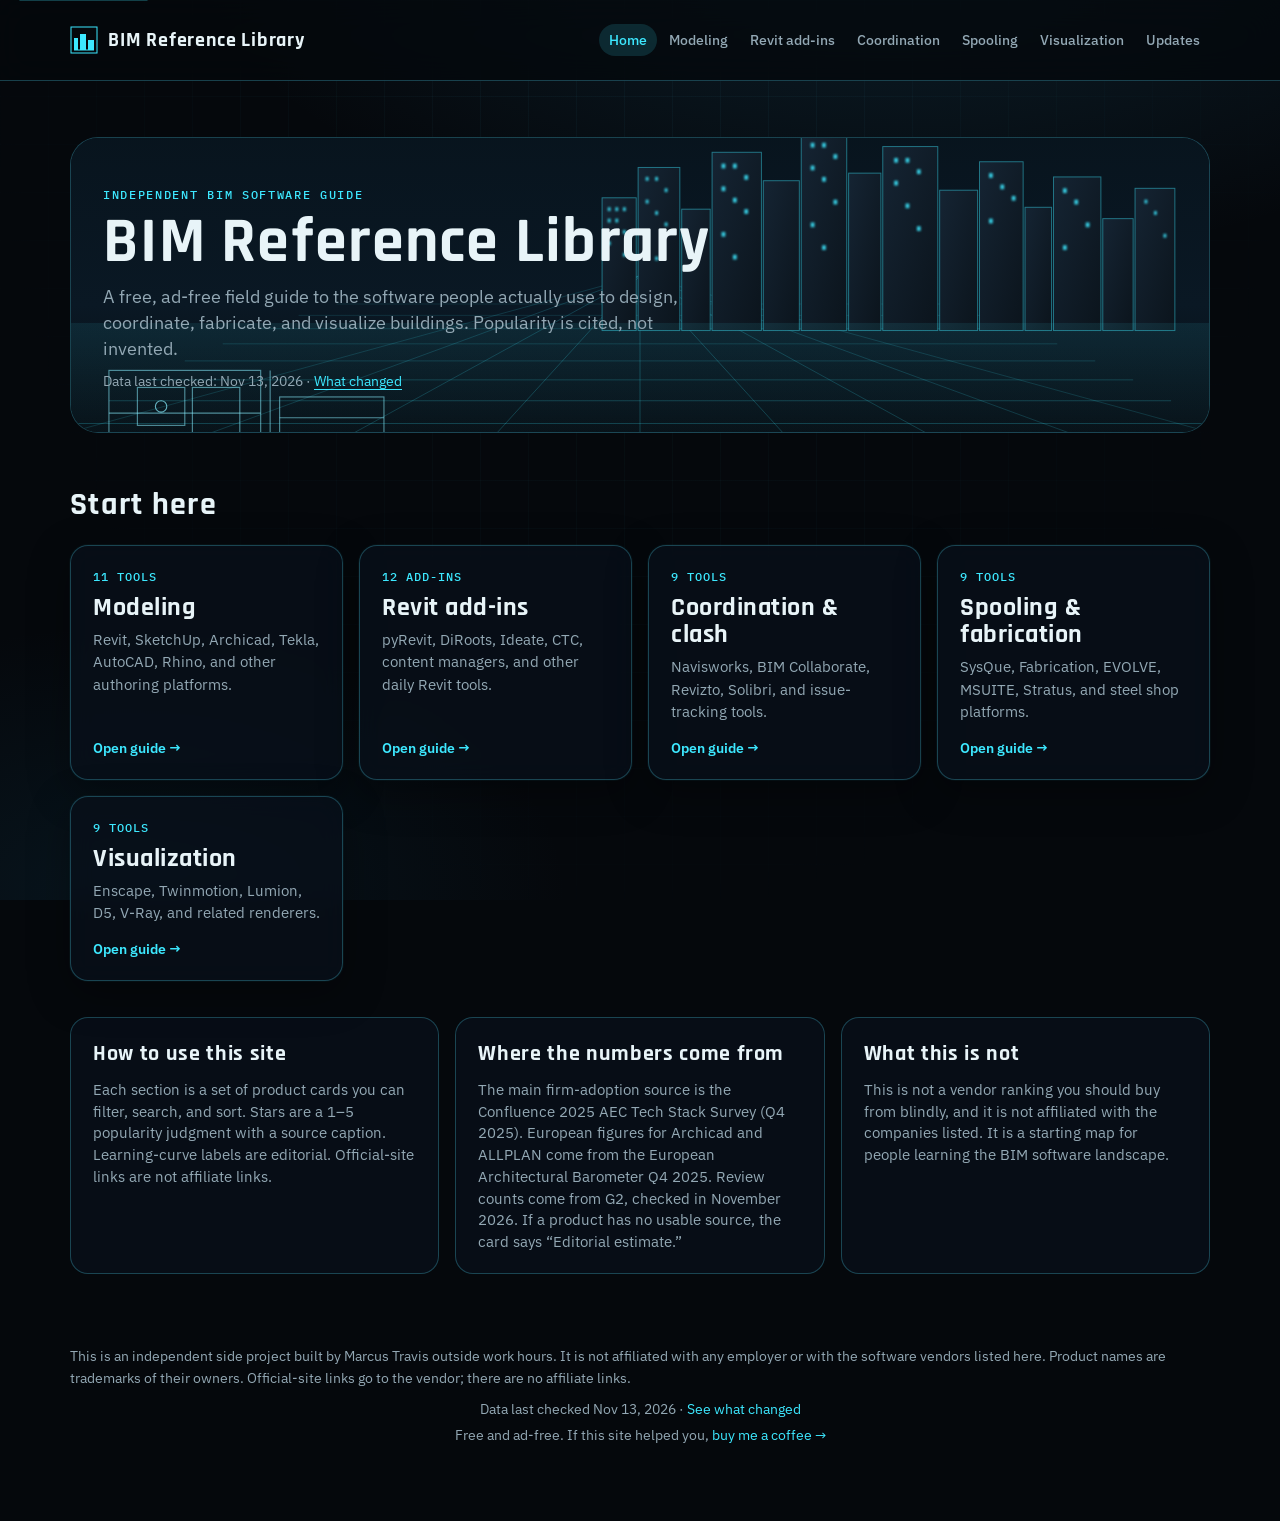
==== index.html @ 3d7ecbdc "Add a Ko-fi support line to every page footer Use the same wording and link as ammochart.net, under " ====
<!doctype html>
<html lang="en">
<head>
<meta charset="utf-8">
<meta name="viewport" content="width=device-width,initial-scale=1,viewport-fit=cover">
<title>BIM Reference Library</title>
<meta name="description" content="Free, ad-free guide to BIM software: modeling tools, Revit add-ins, coordination, spooling, and visualization, with cited popularity ratings.">
<link rel="canonical" href="https://bimchart.net/">
<meta property="og:type" content="website">
<meta property="og:site_name" content="BIM Reference Library">
<meta property="og:title" content="BIM Reference Library">
<meta property="og:description" content="Free, ad-free guide to BIM software: modeling tools, Revit add-ins, coordination, spooling, and visualization, with cited popularity ratings.">
<meta property="og:url" content="https://bimchart.net/">
<meta property="og:image" content="https://bimchart.net/og-image.png">
<meta property="og:image:width" content="1200">
<meta property="og:image:height" content="630">
<meta property="og:image:alt" content="BIM Reference Library: a dark blueprint grid and city skyline">
<meta name="twitter:card" content="summary_large_image">
<meta name="twitter:title" content="BIM Reference Library">
<meta name="twitter:description" content="Free, ad-free guide to BIM software: modeling tools, Revit add-ins, coordination, spooling, and visualization, with cited popularity ratings.">
<meta name="twitter:image" content="https://bimchart.net/og-image.png">
<link rel="icon" href="favicon.ico" sizes="any">
<link rel="icon" href="favicon.svg" type="image/svg+xml">
<link rel="apple-touch-icon" href="apple-touch-icon.png">
<link rel="preconnect" href="https://fonts.googleapis.com">
<link rel="preconnect" href="https://fonts.gstatic.com" crossorigin>
<link rel="stylesheet" href="https://fonts.googleapis.com/css2?family=IBM+Plex+Mono:wght@400;500&family=IBM+Plex+Sans:wght@400;500;600;700&family=Rajdhani:wght@600;700&display=swap">
<link rel="stylesheet" href="theme.css">
</head>
<body>
<div class="page-bg"></div>
<a class="skip" href="#main">Skip to content</a>
<nav class="topnav" aria-label="Primary">
  <div class="inner">
    <a class="brand" href="index.html">
      <svg width="28" height="28" viewBox="0 0 28 28" aria-hidden="true">
        <rect x="1" y="1" width="26" height="26" fill="none" stroke="#3de8ff" stroke-width="1"/>
        <path d="M4 24 V12 H8 V24 M10 24 V8 H16 V24 M18 24 V14 H24 V24" fill="#3de8ff"/>
        <path d="M4 24 H24" stroke="#3de8ff" fill="none"/>
      </svg>
      BIM Reference Library
    </a>
    <ul class="nav-links"><li><a href="index.html" aria-current="page">Home</a></li><li><a href="modeling.html">Modeling</a></li><li><a href="revit-addins.html">Revit add-ins</a></li><li><a href="coordination.html">Coordination</a></li><li><a href="spooling.html">Spooling</a></li><li><a href="visualization.html">Visualization</a></li><li><a href="updates.html">Updates</a></li></ul>
  </div>
</nav>
<div class="wrap" id="main">
<header class="hero">
  <div class="hero-art"><svg class="hero-svg" viewBox="0 0 1200 420" preserveAspectRatio="xMidYMid slice" aria-hidden="true">
  <defs>
    <linearGradient id="sky" x1="0" y1="0" x2="0" y2="1">
      <stop offset="0%" stop-color="#07131c"/>
      <stop offset="55%" stop-color="#0a1824"/>
      <stop offset="100%" stop-color="#05080c"/>
    </linearGradient>
    <linearGradient id="glow" x1="0" y1="1" x2="0" y2="0">
      <stop offset="0%" stop-color="#3de8ff" stop-opacity="0.0"/>
      <stop offset="100%" stop-color="#3de8ff" stop-opacity="0.35"/>
    </linearGradient>
    <linearGradient id="bldg" x1="0" y1="0" x2="1" y2="1">
      <stop offset="0%" stop-color="#152433"/>
      <stop offset="100%" stop-color="#0b141c"/>
    </linearGradient>
    <filter id="soft"><feGaussianBlur stdDeviation="1.2"/></filter>
  </defs>
  <rect width="1200" height="420" fill="url(#sky)"/>
  <g stroke="#3de8ff" stroke-opacity="0.28" fill="none" stroke-width="1">
    <path d="M-80,410 L1280,410"/>
    <path d="M-40,382 L1240,382" stroke-opacity="0.26"/>
    <path d="M0,356 L1200,356" stroke-opacity="0.24"/>
    <path d="M40,332 L1160,332" stroke-opacity="0.22"/>
    <path d="M80,310 L1120,310" stroke-opacity="0.2"/>
    <path d="M120,290 L1080,290" stroke-opacity="0.18"/>
    <path d="M160,272 L1040,272" stroke-opacity="0.16"/>
    <path d="M200,256 L1000,256" stroke-opacity="0.14"/>
    <path d="M240,242 L960,242" stroke-opacity="0.12"/>
    <path d="M280,230 L920,230" stroke-opacity="0.1"/>
    <path d="M600,200 L-200,420" stroke-opacity="0.16"/>
    <path d="M600,200 L0,420" stroke-opacity="0.18"/>
    <path d="M600,200 L200,420" stroke-opacity="0.2"/>
    <path d="M600,200 L400,420" stroke-opacity="0.22"/>
    <path d="M600,200 L600,420" stroke-opacity="0.24"/>
    <path d="M600,200 L800,420" stroke-opacity="0.22"/>
    <path d="M600,200 L1000,420" stroke-opacity="0.2"/>
    <path d="M600,200 L1200,420" stroke-opacity="0.18"/>
    <path d="M600,200 L1400,420" stroke-opacity="0.16"/>
  </g>
  <g fill="none" stroke="#8cefff" stroke-opacity="0.55" stroke-width="1.2">
    <rect x="40" y="300" width="160" height="90"/>
    <rect x="70" y="318" width="50" height="40"/>
    <rect x="128" y="318" width="50" height="54"/>
    <circle cx="95" cy="338" r="6" stroke-opacity="0.7"/>
    <path d="M40,345 H200"/>
    <path d="M210,300 v90"/>
    <rect x="220" y="328" width="110" height="62"/>
    <path d="M220,350 h110"/>
    <path d="M70,410 h280" stroke-opacity="0.35"/>
    <path d="M70,410 v-8 M140,410 v-8 M210,410 v-8 M280,410 v-8" stroke-opacity="0.4"/>
  </g>
  <g fill="url(#bldg)" stroke="#3de8ff" stroke-opacity="0.45" stroke-width="1">
    <rect x="560" y="118" width="36" height="140"/>
    <rect x="598" y="86" width="44" height="172"/>
    <rect x="644" y="130" width="30" height="128"/>
    <rect x="676" y="70" width="52" height="188"/>
    <rect x="730" y="100" width="38" height="158"/>
    <rect x="770" y="48" width="48" height="210"/>
    <rect x="820" y="92" width="34" height="166"/>
    <rect x="856" y="64" width="58" height="194"/>
    <rect x="916" y="110" width="40" height="148"/>
    <rect x="958" y="80" width="46" height="178"/>
    <rect x="1006" y="128" width="28" height="130"/>
    <rect x="1036" y="96" width="50" height="162"/>
    <rect x="1088" y="140" width="32" height="118"/>
    <rect x="1122" y="108" width="42" height="150"/>
  </g>
  <g fill="#3de8ff" filter="url(#soft)" opacity="0.85">
    <rect x="566" y="128" width="3" height="4"/><rect x="574" y="128" width="3" height="4"/>
    <rect x="582" y="128" width="3" height="4"/><rect x="566" y="140" width="3" height="4"/>
    <rect x="574" y="140" width="3" height="4"/><rect x="582" y="152" width="3" height="4"/>
    <rect x="566" y="164" width="3" height="4"/><rect x="582" y="176" width="3" height="4"/>
    <rect x="606" y="96" width="3" height="4"/><rect x="616" y="96" width="3" height="4"/>
    <rect x="626" y="108" width="3" height="4"/><rect x="606" y="120" width="3" height="4"/>
    <rect x="616" y="132" width="3" height="4"/><rect x="626" y="144" width="3" height="4"/>
    <rect x="606" y="156" width="3" height="4"/><rect x="616" y="180" width="3" height="4"/>
    <rect x="686" y="82" width="4" height="5"/><rect x="698" y="82" width="4" height="5"/>
    <rect x="710" y="94" width="4" height="5"/><rect x="686" y="106" width="4" height="5"/>
    <rect x="698" y="118" width="4" height="5"/><rect x="710" y="130" width="4" height="5"/>
    <rect x="686" y="154" width="4" height="5"/><rect x="698" y="178" width="4" height="5"/>
    <rect x="780" y="60" width="4" height="5"/><rect x="792" y="60" width="4" height="5"/>
    <rect x="804" y="72" width="4" height="5"/><rect x="780" y="84" width="4" height="5"/>
    <rect x="792" y="96" width="4" height="5"/><rect x="804" y="120" width="4" height="5"/>
    <rect x="780" y="144" width="4" height="5"/><rect x="792" y="168" width="4" height="5"/>
    <rect x="868" y="76" width="4" height="5"/><rect x="880" y="76" width="4" height="5"/>
    <rect x="892" y="88" width="4" height="5"/><rect x="868" y="100" width="4" height="5"/>
    <rect x="880" y="124" width="4" height="5"/><rect x="892" y="148" width="4" height="5"/>
    <rect x="968" y="92" width="4" height="5"/><rect x="980" y="104" width="4" height="5"/>
    <rect x="992" y="116" width="4" height="5"/><rect x="968" y="140" width="4" height="5"/>
    <rect x="1046" y="108" width="4" height="5"/><rect x="1058" y="120" width="4" height="5"/>
    <rect x="1070" y="144" width="4" height="5"/><rect x="1046" y="168" width="4" height="5"/>
    <rect x="1132" y="120" width="3" height="4"/><rect x="1142" y="132" width="3" height="4"/>
    <rect x="1152" y="156" width="3" height="4"/>
  </g>
  <rect x="0" y="250" width="1200" height="170" fill="url(#glow)" opacity="0.25"/>
</svg>
</div>
  <div class="hero-copy">
    <span class="eyebrow">Independent BIM software guide</span>
    <h1>BIM Reference Library</h1>
    <p class="lede">A free, ad-free field guide to the software people actually use to design, coordinate, fabricate, and visualize buildings. Popularity is cited, not invented.</p>
    <p class="checked">Data last checked: <time datetime="2026-11-13">Nov 13, 2026</time> · <a href="updates.html">What changed</a></p>
  </div>
</header>
  <section class="grp">
    <h2>Start here</h2>
    <div class="grid"><a class="card" href="modeling.html"><span class="cnt">11 tools</span><span class="nm">Modeling</span><span class="ds">Revit, SketchUp, Archicad, Tekla, AutoCAD, Rhino, and other authoring platforms.</span><span class="go">Open guide →</span></a><a class="card" href="revit-addins.html"><span class="cnt">12 add-ins</span><span class="nm">Revit add-ins</span><span class="ds">pyRevit, DiRoots, Ideate, CTC, content managers, and other daily Revit tools.</span><span class="go">Open guide →</span></a><a class="card" href="coordination.html"><span class="cnt">9 tools</span><span class="nm">Coordination &amp; clash</span><span class="ds">Navisworks, BIM Collaborate, Revizto, Solibri, and issue-tracking tools.</span><span class="go">Open guide →</span></a><a class="card" href="spooling.html"><span class="cnt">9 tools</span><span class="nm">Spooling &amp; fabrication</span><span class="ds">SysQue, Fabrication, EVOLVE, MSUITE, Stratus, and steel shop platforms.</span><span class="go">Open guide →</span></a><a class="card" href="visualization.html"><span class="cnt">9 tools</span><span class="nm">Visualization</span><span class="ds">Enscape, Twinmotion, Lumion, D5, V-Ray, and related renderers.</span><span class="go">Open guide →</span></a></div>
  </section>
  <div class="notes">
    <section>
      <h2>How to use this site</h2>
      <p>Each section is a set of product cards you can filter, search, and sort. Stars are a 1–5 popularity judgment with a source caption. Learning-curve labels are editorial. Official-site links are not affiliate links.</p>
    </section>
    <section>
      <h2>Where the numbers come from</h2>
      <p>The main firm-adoption source is the Confluence 2025 AEC Tech Stack Survey (Q4 2025). European figures for Archicad and ALLPLAN come from the European Architectural Barometer Q4 2025. Review counts come from G2, checked in November 2026. If a product has no usable source, the card says “Editorial estimate.”</p>
    </section>
    <section>
      <h2>What this is not</h2>
      <p>This is not a vendor ranking you should buy from blindly, and it is not affiliated with the companies listed. It is a starting map for people learning the BIM software landscape.</p>
    </section>
  </div>
</div>
<footer class="site-footer">
  <p>This is an independent side project built by Marcus Travis outside work hours. It is not affiliated with any employer or with the software vendors listed here. Product names are trademarks of their owners. Official-site links go to the vendor; there are no affiliate links.</p>
  <p class="kofi updated">Data last checked <time datetime="2026-11-13">Nov 13, 2026</time> · <a href="updates.html">See what changed</a></p>
  <p class="kofi">Free and ad-free. If this site helped you, <a href="https://ko-fi.com/marcustravis" target="_blank" rel="noopener">buy me a coffee →</a></p>
</footer>

</body>
</html>
---- theme.css ----
/* BIM Reference Library — dark navy blueprint + cyan glow.
   Inspired by a blueprint-grid / city-skyline look. No photos. */
:root {
  color-scheme: dark;
  --bg: #05080c;
  --bg-2: #0a1218;
  --surface: rgba(8, 16, 26, 0.78);
  --surface-2: rgba(12, 24, 36, 0.92);
  --fg: #e8f4f8;
  --muted: #93a8b4;
  --line: rgba(80, 210, 240, 0.28);
  --cyan: #3de8ff;
  --cyan-2: #7af0ff;
  --cyan-dim: rgba(61, 232, 255, 0.14);
  --cyan-glow: rgba(61, 232, 255, 0.45);
  --navy: #0b1c2e;
  --ink: #041018;
  --accent: var(--cyan);
  --olive: #8fd9b4;
  --pro: #7ee0b0;
  --con: #c9d6dc;
  --warn: #ffc857;
  --focus: #7af0ff;
  --btn: rgba(61, 232, 255, 0.12);
  --btn-h: rgba(61, 232, 255, 0.22);
  --radius: 18px;
  --display: "Rajdhani", "Segoe UI", sans-serif;
  --body: "IBM Plex Sans", "Segoe UI", system-ui, sans-serif;
  --mono: "IBM Plex Mono", ui-monospace, monospace;
}

*, *::before, *::after { box-sizing: border-box; }
html, body { margin: 0; padding: 0; }
html { scroll-behavior: smooth; }
body {
  background: var(--bg);
  color: var(--fg);
  font-family: var(--body);
  font-size: 17px;
  line-height: 1.5;
  min-height: 100%;
  -webkit-font-smoothing: antialiased;
}
img { max-width: 100%; }
[hidden] { display: none !important; }
a { color: var(--cyan); text-decoration-thickness: 1px; text-underline-offset: 3px; }
a:hover { color: var(--cyan-2); }
:focus-visible {
  outline: 2px solid var(--focus);
  outline-offset: 3px;
}
.skip {
  position: absolute; left: 12px; top: 8px; z-index: 20;
  background: var(--cyan); color: var(--ink); font-weight: 600;
  padding: 8px 12px; border-radius: 8px; text-decoration: none;
  transform: translateY(-120%);
}
.skip:focus { transform: none; color: var(--ink); }

/* Backdrop: radial glow + CSS grid, perspective floor handled in hero */
.page-bg {
  position: fixed; inset: 0; z-index: -2; pointer-events: none;
  background:
    radial-gradient(1200px 600px at 70% -10%, rgba(40, 120, 160, 0.22), transparent 60%),
    radial-gradient(800px 500px at 10% 100%, rgba(20, 80, 110, 0.18), transparent 55%),
    var(--bg);
}
.page-bg::after {
  content: "";
  position: absolute; inset: 0;
  background-image:
    linear-gradient(rgba(80, 210, 240, 0.045) 1px, transparent 1px),
    linear-gradient(90deg, rgba(80, 210, 240, 0.045) 1px, transparent 1px);
  background-size: 48px 48px;
  mask-image: radial-gradient(ellipse at 50% 0%, #000 20%, transparent 80%);
  opacity: 0.9;
}

.wrap {
  max-width: 1180px;
  margin: 0 auto;
  padding: 28px max(20px, env(safe-area-inset-left)) 64px max(20px, env(safe-area-inset-right));
}

/* Top nav */
.topnav {
  position: sticky; top: 0; z-index: 10;
  backdrop-filter: blur(16px);
  background: rgba(5, 8, 12, 0.78);
  border-bottom: 1px solid var(--line);
}
.topnav .inner {
  max-width: 1180px; margin: 0 auto;
  display: flex; align-items: center; gap: 18px; flex-wrap: wrap;
  padding: 10px max(20px, env(safe-area-inset-left));
}
.brand {
  display: flex; align-items: center; gap: 10px;
  color: var(--fg); text-decoration: none; font-family: var(--display);
  font-weight: 700; font-size: 20px; letter-spacing: 0.04em;
}
.brand svg { display: block; }
.brand:hover { color: var(--cyan-2); }
.nav-links {
  display: flex; flex-wrap: wrap; gap: 4px 2px; margin-left: auto;
  list-style: none; padding: 0;
}
.nav-links a {
  color: var(--muted); text-decoration: none; font-size: 14px; font-weight: 500;
  padding: 7px 10px; border-radius: 999px;
}
.nav-links a:hover, .nav-links a[aria-current="page"] {
  color: var(--fg); background: var(--cyan-dim);
}
.nav-links a[aria-current="page"] { color: var(--cyan); }

/* Hero */
.hero {
  position: relative;
  overflow: hidden;
  border: 1px solid var(--line);
  border-radius: 28px;
  background: linear-gradient(180deg, rgba(8, 20, 32, 0.5), rgba(5, 10, 16, 0.85));
  margin: 28px 0 12px;
  min-height: 280px;
}
.hero-art {
  position: absolute; inset: 0; z-index: 0; pointer-events: none;
  color: var(--cyan);
}
.hero-art svg { width: 100%; height: 100%; display: block; }
.hero-copy {
  position: relative; z-index: 1;
  padding: 48px 32px 40px;
  max-width: 42rem;
}
.eyebrow {
  display: block;
  font-family: var(--mono);
  font-size: 12px;
  letter-spacing: 0.14em;
  text-transform: uppercase;
  color: var(--cyan);
  font-weight: 500;
  margin-bottom: 8px;
}
h1 {
  font-family: var(--display);
  font-weight: 700;
  font-size: clamp(36px, 6vw, 64px);
  line-height: 0.95;
  letter-spacing: 0.02em;
  margin: 0 0 12px;
  text-wrap: balance;
}
.lede {
  color: var(--muted);
  font-size: 18px;
  line-height: 1.45;
  margin: 0 0 8px;
  max-width: 58ch;
}
.checked { margin: 8px 0 0; color: var(--muted); font-size: 14px; }

/* Section cards on the home page */
.grp { margin-top: 48px; }
.grp h2 {
  font-family: var(--display);
  font-weight: 650;
  font-size: clamp(24px, 3vw, 32px);
  letter-spacing: 0.04em;
  margin: 0 0 16px;
}
.grid {
  display: grid;
  grid-template-columns: repeat(auto-fill, minmax(260px, 1fr));
  gap: 16px;
}
.card, .pcard {
  display: flex; flex-direction: column; gap: 8px;
  padding: 22px 22px 20px;
  border: 1px solid var(--line);
  border-radius: var(--radius);
  background: var(--surface);
  box-shadow: 0 0 0 1px rgba(61, 232, 255, 0.04), 0 12px 40px rgba(0, 0, 0, 0.35);
  backdrop-filter: blur(12px);
  color: inherit;
  text-decoration: none;
  transition: border-color .2s, box-shadow .2s, transform .2s;
}
a.card:hover, a.card:focus-visible,
.pcard:hover, .pcard:focus-within {
  border-color: var(--cyan);
  box-shadow: 0 0 0 1px var(--cyan), 0 0 28px var(--cyan-glow), 0 16px 40px rgba(0, 0, 0, 0.45);
  transform: translateY(-2px);
  color: inherit;
}
.cnt {
  font-family: var(--mono);
  font-size: 12px;
  letter-spacing: 0.08em;
  text-transform: uppercase;
  color: var(--cyan);
  font-weight: 500;
}
.nm {
  font-family: var(--display);
  font-weight: 700;
  font-size: 26px;
  line-height: 1.05;
  letter-spacing: 0.02em;
}
.ds { color: var(--muted); font-size: 15px; flex: 1; }
.go { font-weight: 600; font-size: 14px; color: var(--cyan); margin-top: 6px; }

/* Filters / search / sort */
.toolbar {
  display: flex; flex-wrap: wrap; gap: 12px 16px;
  align-items: center;
  margin: 22px 0 10px;
}
.chips { display: flex; flex-wrap: wrap; gap: 8px; }
.chip {
  font: 500 13px var(--body);
  padding: 7px 13px;
  border-radius: 999px;
  border: 1px solid var(--line);
  background: var(--btn);
  color: var(--fg);
  cursor: pointer;
}
.chip:hover { background: var(--btn-h); }
.chip[aria-pressed="true"] {
  background: var(--cyan);
  color: var(--ink);
  border-color: var(--cyan);
  font-weight: 600;
}
.search, .sort {
  display: flex; flex-direction: column; gap: 4px;
  font-size: 12px; color: var(--muted); font-family: var(--mono);
  letter-spacing: 0.06em; text-transform: uppercase;
}
.search input, .sort select {
  font: 500 15px var(--body);
  letter-spacing: 0;
  text-transform: none;
  color: var(--fg);
  background: var(--surface-2);
  border: 1px solid var(--line);
  border-radius: 10px;
  padding: 8px 12px;
  min-width: 220px;
}
.sort select { min-width: 180px; }
.count { color: var(--muted); font-size: 14px; margin: 0 0 14px; }

/* Product cards */
.pcards {
  display: grid;
  grid-template-columns: repeat(auto-fill, minmax(300px, 1fr));
  gap: 16px;
}
.pcard { gap: 10px; color: var(--fg); }
.pcard .maker {
  display: block;
  font-size: 13px;
  color: var(--muted);
  font-weight: 500;
  margin-top: 2px;
}
.known { margin: 0; font-size: 15px; color: var(--fg); }
.tags { display: flex; flex-wrap: wrap; gap: 6px; }
.tag {
  font-size: 11px; font-weight: 600;
  padding: 3px 8px; border-radius: 999px;
  background: var(--cyan-dim); color: var(--cyan-2);
  border: 1px solid rgba(61, 232, 255, 0.2);
}
.price, .learn, .sub {
  display: block;
  font-size: 13px;
  color: var(--muted);
}
.price b, .learn b { color: var(--fg); font-weight: 600; }
.stars { color: var(--cyan); font-size: 18px; letter-spacing: 1px; line-height: 1; }
.stars.off { color: rgba(80, 210, 240, 0.22); }
.starline { white-space: nowrap; }
.pop-row { display: grid; gap: 2px; }
.pc { display: grid; gap: 4px; font-size: 14px; margin-top: 4px; }
.pro { color: var(--pro); font-weight: 600; }
.con { color: var(--con); }
.official {
  margin-top: 6px;
  font-weight: 600;
  font-size: 14px;
  color: var(--cyan);
  text-decoration: none;
}
.official:hover { text-decoration: underline; }

/* Notes */
.notes {
  display: grid;
  grid-template-columns: repeat(auto-fit, minmax(260px, 1fr));
  gap: 16px;
  margin-top: 36px;
}
.notes section {
  border: 1px solid var(--line);
  border-radius: var(--radius);
  background: var(--surface);
  padding: 20px 22px;
}
.notes h2 {
  font-family: var(--display);
  font-size: 22px;
  margin: 0 0 8px;
  letter-spacing: 0.03em;
}
.notes p, .notes li { color: var(--muted); font-size: 14.5px; margin: 0; }
.notes ul { margin: 0; padding-left: 18px; display: grid; gap: 6px; }

/* Footer */
.site-footer {
  max-width: 1180px;
  margin: 8px auto 40px;
  padding: 0 max(20px, env(safe-area-inset-left)) 24px;
  color: var(--muted);
  font-size: 14px;
  line-height: 1.55;
}
.site-footer p { margin: 0 0 10px; }
.kofi { text-align: center; color: var(--muted); }
.kofi a { color: var(--cyan); text-decoration: none; }
.kofi a:hover { color: var(--cyan-2); text-decoration: underline; }
.kofi.updated { margin-bottom: 4px; }

/* Updates / article pages */
article.wrap h2 { font-family: var(--display); letter-spacing: 0.03em; }
article.wrap time { color: var(--cyan); font-family: var(--mono); font-size: 13px; }
.log { border-left: 2px solid var(--line); padding-left: 16px; margin: 24px 0; }
.log h3 { margin: 0 0 6px; font-size: 20px; font-family: var(--display); }

.back {
  display: inline-block;
  margin: 16px 0 0 max(20px, env(safe-area-inset-left));
  font-weight: 600;
  font-size: 14px;
  text-decoration: none;
}

@media (max-width: 640px) {
  .hero-copy { padding: 32px 20px 28px; }
  .nav-links { margin-left: 0; width: 100%; }
  .search input { min-width: 0; width: 100%; }
  .toolbar { flex-direction: column; align-items: stretch; }
}

@media (prefers-reduced-motion: reduce) {
  html { scroll-behavior: auto; }
  a.card, a.pcard, a.card:hover { transition: none; transform: none; }
}
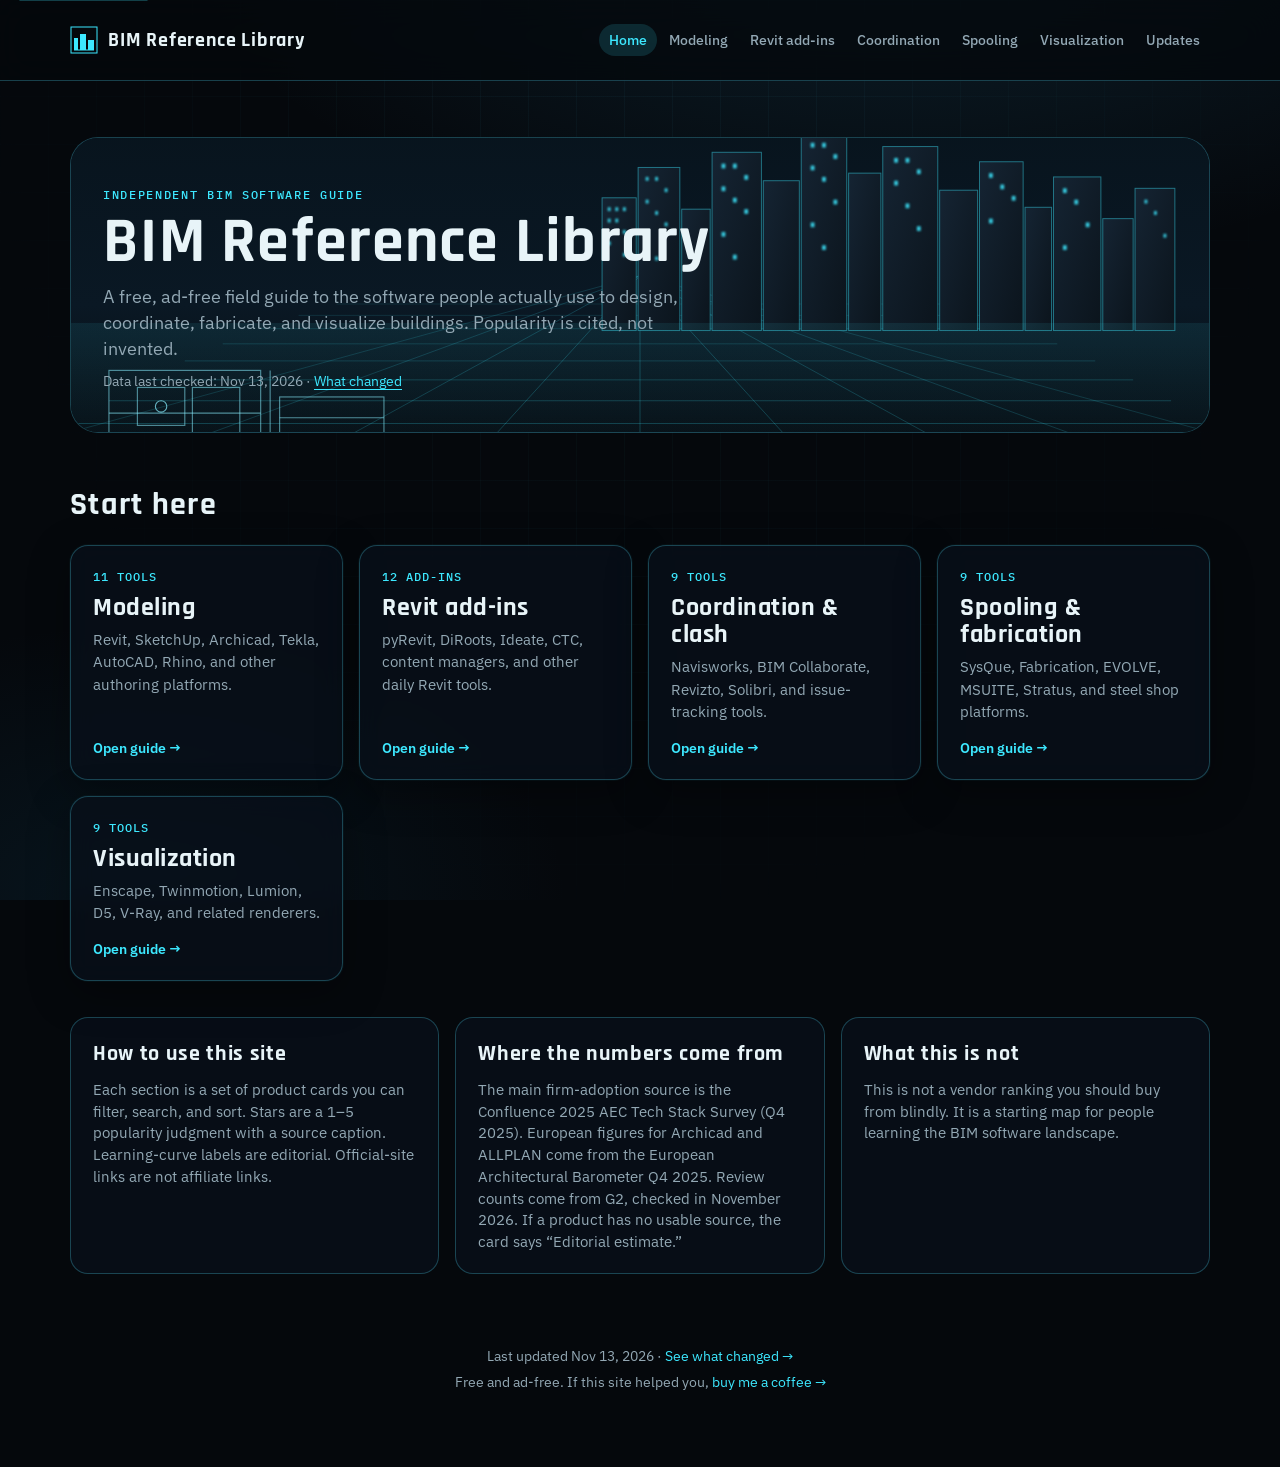
==== commit b06025f5: "Use the shared Ko-fi footer and drop the independence note Match ammochart.net and Marcus's other si" ====
--- a/index.html
+++ b/index.html
@@ -164,14 +164,13 @@
     </section>
     <section>
       <h2>What this is not</h2>
-      <p>This is not a vendor ranking you should buy from blindly, and it is not affiliated with the companies listed. It is a starting map for people learning the BIM software landscape.</p>
+      <p>This is not a vendor ranking you should buy from blindly. It is a starting map for people learning the BIM software landscape.</p>
     </section>
   </div>
 </div>
 <footer class="site-footer">
-  <p>This is an independent side project built by Marcus Travis outside work hours. It is not affiliated with any employer or with the software vendors listed here. Product names are trademarks of their owners. Official-site links go to the vendor; there are no affiliate links.</p>
-  <p class="kofi updated">Data last checked <time datetime="2026-11-13">Nov 13, 2026</time> · <a href="updates.html">See what changed</a></p>
-  <p class="kofi">Free and ad-free. If this site helped you, <a href="https://ko-fi.com/marcustravis" target="_blank" rel="noopener">buy me a coffee →</a></p>
+<p class="kofi updated">Last updated <time datetime="2026-11-13">Nov 13, 2026</time> · <a href="updates.html">See what changed →</a></p>
+<p class="kofi">Free and ad-free. If this site helped you, <a href="https://ko-fi.com/marcustravis" target="_blank" rel="noopener">buy me a coffee →</a></p>
 </footer>
 
 </body>
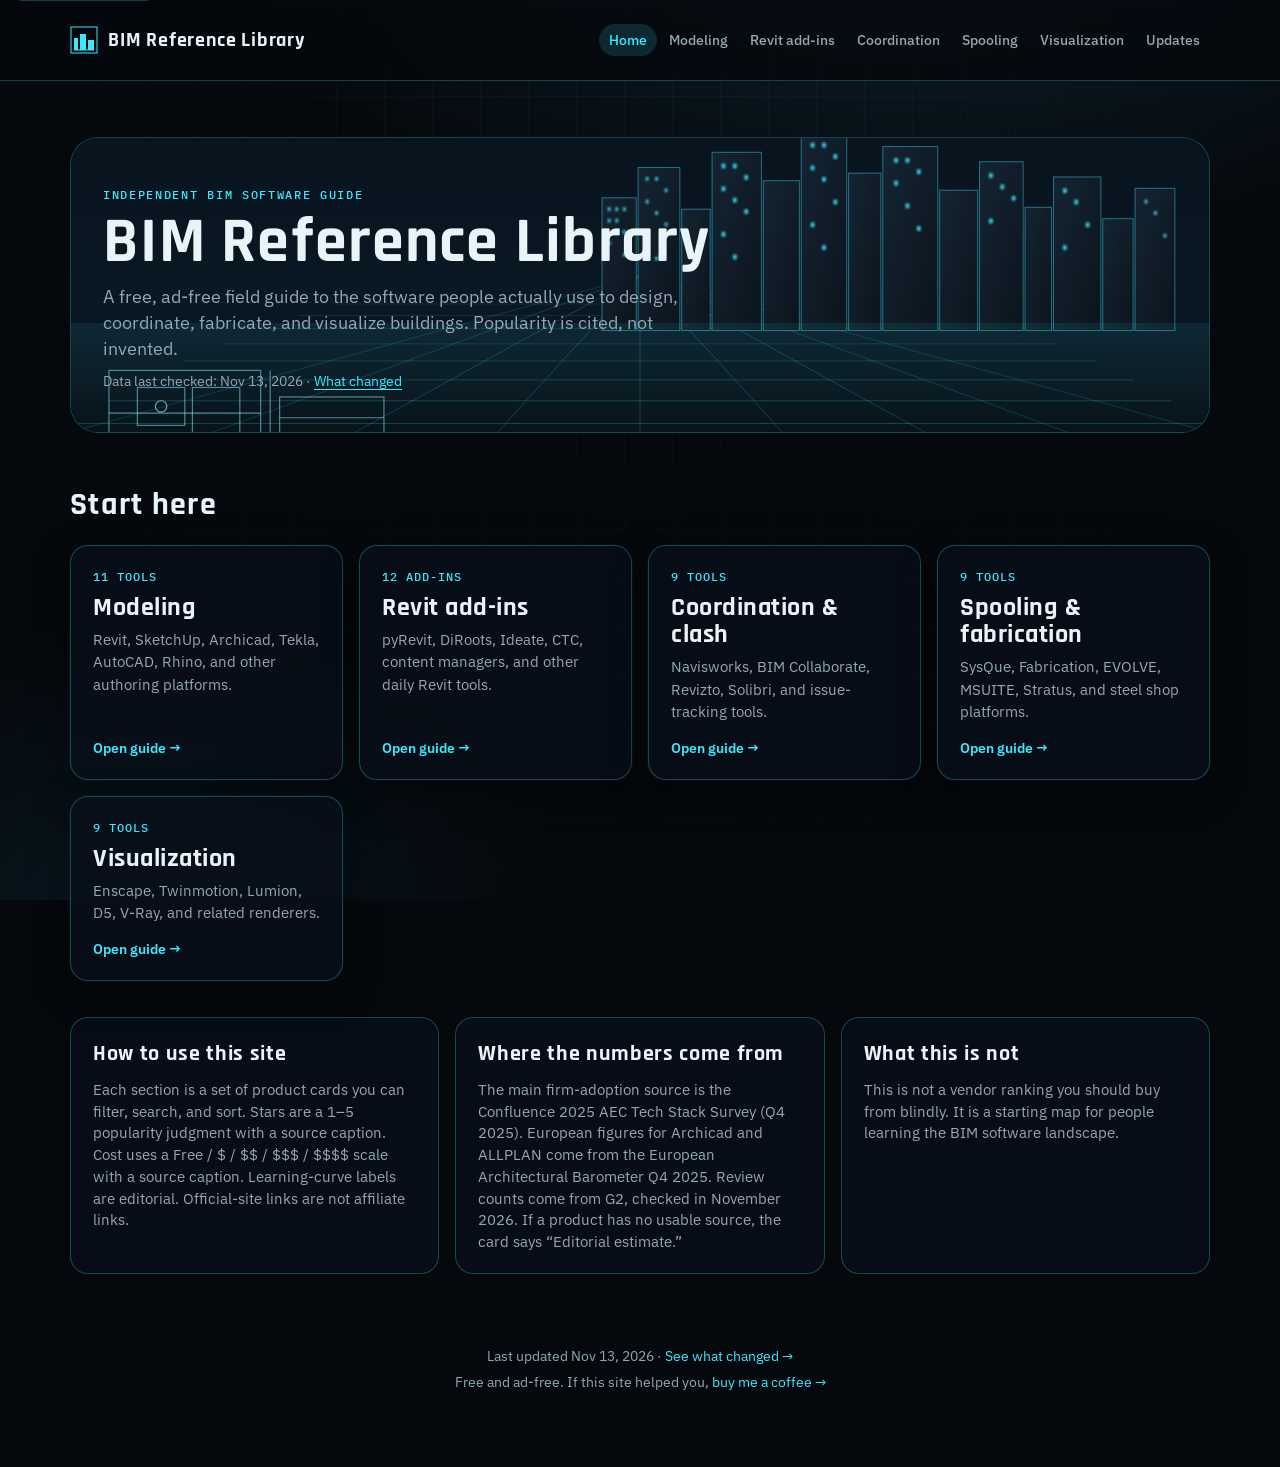
==== commit 40553a62: "Add a sourced cost rating to every product card Each card now has a Free / $ / $$ / $$$ / $$$$ cost " ====
--- a/index.html
+++ b/index.html
@@ -156,7 +156,7 @@
   <div class="notes">
     <section>
       <h2>How to use this site</h2>
-      <p>Each section is a set of product cards you can filter, search, and sort. Stars are a 1–5 popularity judgment with a source caption. Learning-curve labels are editorial. Official-site links are not affiliate links.</p>
+      <p>Each section is a set of product cards you can filter, search, and sort. Stars are a 1–5 popularity judgment with a source caption. Cost uses a Free / $ / $$ / $$$ / $$$$ scale with a source caption. Learning-curve labels are editorial. Official-site links are not affiliate links.</p>
     </section>
     <section>
       <h2>Where the numbers come from</h2>
--- a/theme.css
+++ b/theme.css
@@ -286,7 +286,13 @@
 .stars { color: var(--cyan); font-size: 18px; letter-spacing: 1px; line-height: 1; }
 .stars.off { color: rgba(80, 210, 240, 0.22); }
 .starline { white-space: nowrap; }
-.pop-row { display: grid; gap: 2px; }
+.pop-row, .cost-row { display: grid; gap: 2px; }
+.rate-lbl, .cost-head { font-size: 13px; color: var(--muted); }
+.rate-lbl { font-weight: 600; }
+.cost-head { display: flex; align-items: baseline; gap: 8px; flex-wrap: wrap; }
+.cost-head b { color: var(--fg); font-weight: 600; }
+.costline { white-space: nowrap; font-family: var(--mono); font-weight: 700; font-size: 18px; letter-spacing: 1px; line-height: 1; color: var(--warn); }
+.cost-off { color: rgba(255, 200, 87, 0.22); }
 .pc { display: grid; gap: 4px; font-size: 14px; margin-top: 4px; }
 .pro { color: var(--pro); font-weight: 600; }
 .con { color: var(--con); }
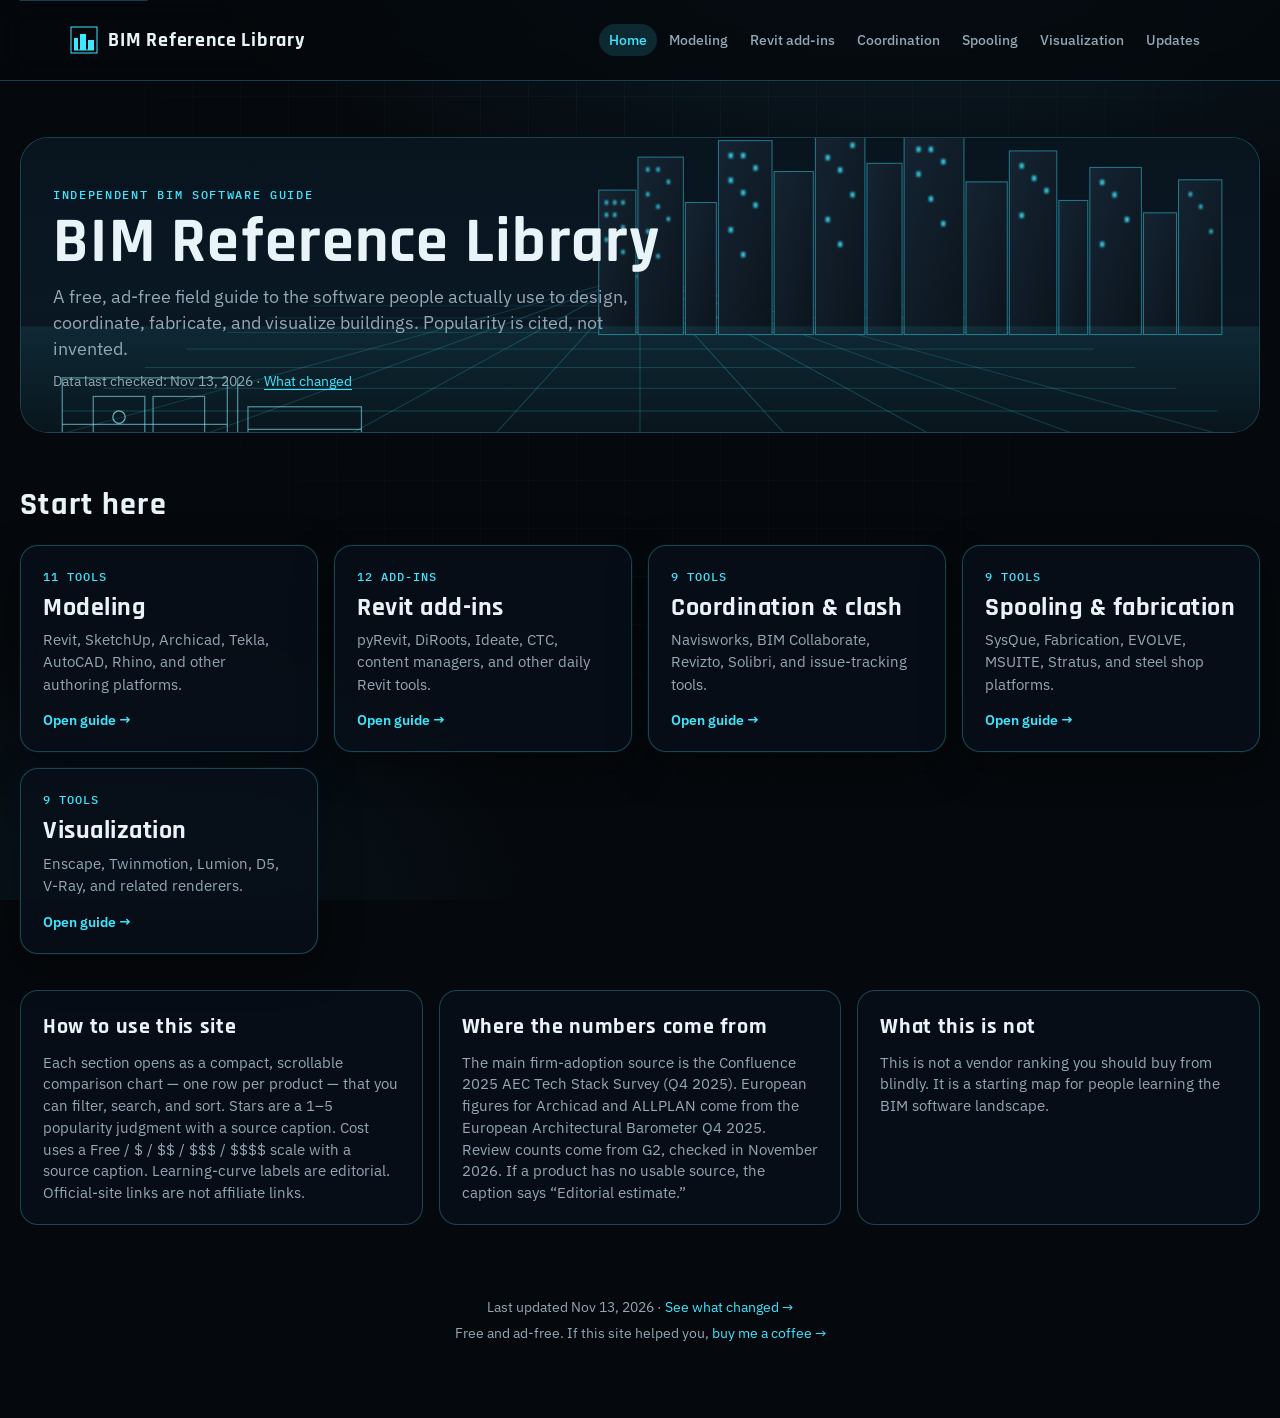
==== commit de39702a: "Switch section pages to ammo-style comparison charts Each BIM section is now a compact, horizontally" ====
--- a/index.html
+++ b/index.html
@@ -43,7 +43,7 @@
     <ul class="nav-links"><li><a href="index.html" aria-current="page">Home</a></li><li><a href="modeling.html">Modeling</a></li><li><a href="revit-addins.html">Revit add-ins</a></li><li><a href="coordination.html">Coordination</a></li><li><a href="spooling.html">Spooling</a></li><li><a href="visualization.html">Visualization</a></li><li><a href="updates.html">Updates</a></li></ul>
   </div>
 </nav>
-<div class="wrap" id="main">
+<div class="wrap chart-wrap" id="main">
 <header class="hero">
   <div class="hero-art"><svg class="hero-svg" viewBox="0 0 1200 420" preserveAspectRatio="xMidYMid slice" aria-hidden="true">
   <defs>
@@ -156,11 +156,11 @@
   <div class="notes">
     <section>
       <h2>How to use this site</h2>
-      <p>Each section is a set of product cards you can filter, search, and sort. Stars are a 1–5 popularity judgment with a source caption. Cost uses a Free / $ / $$ / $$$ / $$$$ scale with a source caption. Learning-curve labels are editorial. Official-site links are not affiliate links.</p>
+      <p>Each section opens as a compact, scrollable comparison chart — one row per product — that you can filter, search, and sort. Stars are a 1–5 popularity judgment with a source caption. Cost uses a Free / $ / $$ / $$$ / $$$$ scale with a source caption. Learning-curve labels are editorial. Official-site links are not affiliate links.</p>
     </section>
     <section>
       <h2>Where the numbers come from</h2>
-      <p>The main firm-adoption source is the Confluence 2025 AEC Tech Stack Survey (Q4 2025). European figures for Archicad and ALLPLAN come from the European Architectural Barometer Q4 2025. Review counts come from G2, checked in November 2026. If a product has no usable source, the card says “Editorial estimate.”</p>
+      <p>The main firm-adoption source is the Confluence 2025 AEC Tech Stack Survey (Q4 2025). European figures for Archicad and ALLPLAN come from the European Architectural Barometer Q4 2025. Review counts come from G2, checked in November 2026. If a product has no usable source, the caption says “Editorial estimate.”</p>
     </section>
     <section>
       <h2>What this is not</h2>
--- a/theme.css
+++ b/theme.css
@@ -24,6 +24,8 @@
   --btn: rgba(61, 232, 255, 0.12);
   --btn-h: rgba(61, 232, 255, 0.22);
   --radius: 18px;
+  --bar-bg: rgba(61, 232, 255, 0.12);
+  --nav-h: 57px;
   --display: "Rajdhani", "Segoe UI", sans-serif;
   --body: "IBM Plex Sans", "Segoe UI", system-ui, sans-serif;
   --mono: "IBM Plex Mono", ui-monospace, monospace;
@@ -356,6 +358,128 @@
   text-decoration: none;
 }
 
+
+/* Comparison chart (ammo-style table, BIM theme) */
+.wrap.chart-wrap { max-width: 1280px; }
+.table-box {
+  overflow-x: auto;
+  border: 1px solid var(--line);
+  border-radius: 12px;
+  background: var(--surface);
+  backdrop-filter: blur(12px);
+}
+table.chart {
+  border-collapse: collapse;
+  width: 100%;
+  min-width: 1480px;
+  font-variant-numeric: tabular-nums;
+  font-size: 15px;
+}
+.chart th, .chart td {
+  padding: 11px 14px;
+  text-align: left;
+  vertical-align: top;
+  border-bottom: 1px solid var(--line);
+}
+.chart tbody tr:last-child td { border-bottom: 0; }
+.chart tbody tr:hover td { background: rgba(61, 232, 255, 0.04); }
+.chart th {
+  font-size: 11.5px;
+  letter-spacing: 0.08em;
+  text-transform: uppercase;
+  color: var(--muted);
+  font-weight: 700;
+  background: #081018;
+  position: sticky;
+  top: var(--nav-h);
+  white-space: nowrap;
+  z-index: 3;
+  border-bottom: 1px solid var(--line);
+}
+.th-btn {
+  all: unset;
+  cursor: pointer;
+  display: inline-flex;
+  gap: 4px;
+  align-items: center;
+  color: inherit;
+  font: inherit;
+  letter-spacing: inherit;
+  text-transform: inherit;
+}
+.th-btn::after { content: "↕"; opacity: .4; font-size: 11px; }
+.th-btn[data-dir="asc"]::after { content: "↑"; opacity: 1; color: var(--cyan); }
+.th-btn[data-dir="desc"]::after { content: "↓"; opacity: 1; color: var(--cyan); }
+.prod {
+  display: flex;
+  align-items: flex-start;
+  gap: 10px;
+  min-width: 220px;
+}
+.app-icon {
+  width: 52px; height: 52px;
+  border-radius: 12px;
+  flex: none;
+  background: var(--ink);
+  box-shadow: 0 0 0 1px rgba(61, 232, 255, 0.12);
+}
+.cart {
+  font-family: var(--display);
+  font-weight: 700;
+  font-size: 20px;
+  line-height: 1.08;
+  letter-spacing: 0.01em;
+  display: block;
+}
+.year {
+  display: block;
+  font-size: 12px;
+  color: var(--muted);
+  font-weight: 500;
+  margin-top: 3px;
+}
+.purpose { max-width: 36ch; min-width: 240px; }
+.chart .tags { margin-top: 6px; }
+.chart .sub {
+  display: block;
+  font-size: 12px;
+  color: var(--muted);
+  font-weight: 500;
+  margin-top: 3px;
+  max-width: 32ch;
+  white-space: normal;
+}
+.chart .pc { margin-top: 0; }
+.chart .official { margin-top: 0; white-space: nowrap; }
+.chart td.empty { color: var(--muted); font-size: 14px; }
+
+/* Scroll-hint chrome, tinted to the blueprint theme */
+body .sh-hint {
+  border: 1px solid var(--line);
+  border-radius: 10px;
+  background: var(--surface);
+  color: var(--fg);
+}
+body .sh-btn {
+  border: 1px solid var(--line);
+  background: var(--btn);
+  color: var(--fg);
+  border-radius: 8px;
+}
+body .sh-btn:hover:not(:disabled) { border-color: var(--cyan); color: var(--cyan); }
+body .sh-arrow { color: var(--cyan); }
+body .sh-rail {
+  background: var(--bg);
+  border: 1px solid var(--line);
+  scrollbar-color: var(--cyan) var(--bar-bg);
+}
+body .sh-edge.l { background: linear-gradient(to right, var(--bg-2), transparent); }
+body .sh-edge.r { background: linear-gradient(to left, var(--bg-2), transparent); }
+
+@media (max-width: 800px) {
+  .chart th { position: static; }
+}
+
 @media (max-width: 640px) {
   .hero-copy { padding: 32px 20px 28px; }
   .nav-links { margin-left: 0; width: 100%; }
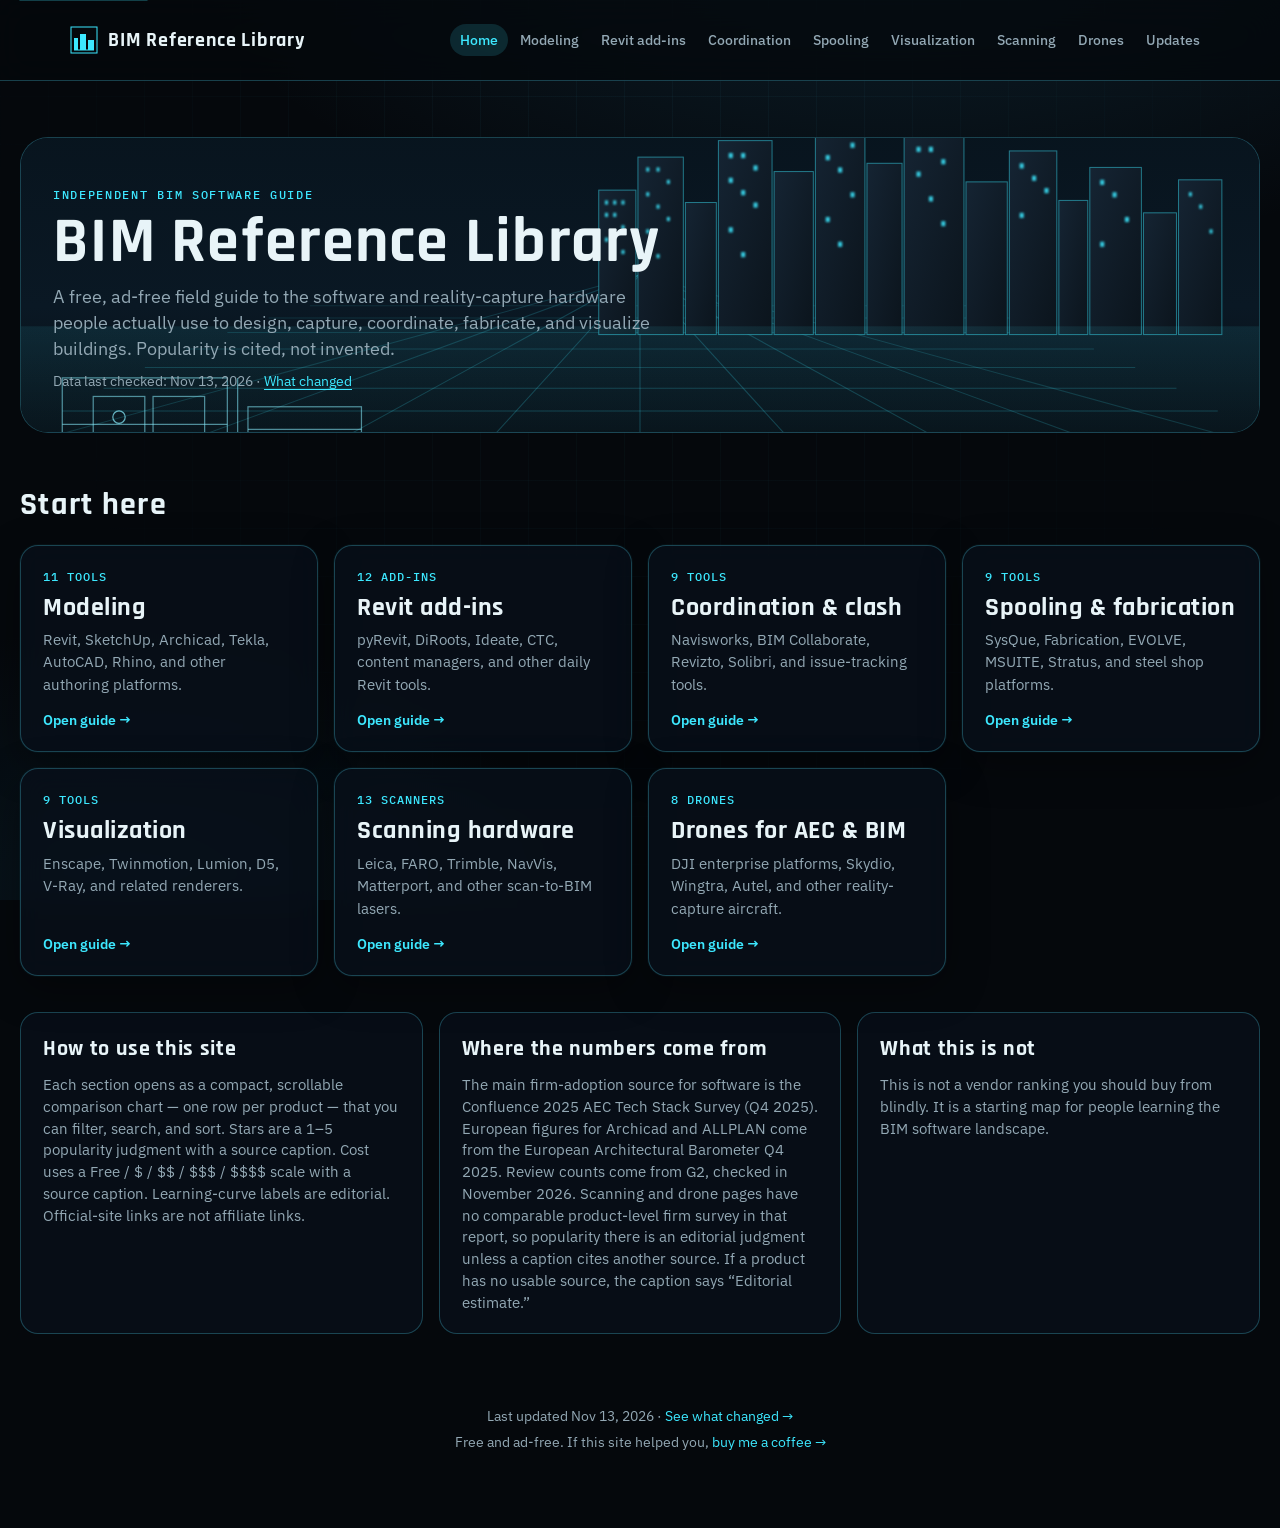
==== commit 7a1fc572: "Add scanning hardware and AEC drone comparison charts New Scanning and Drones section pages use the " ====
--- a/index.html
+++ b/index.html
@@ -4,12 +4,12 @@
 <meta charset="utf-8">
 <meta name="viewport" content="width=device-width,initial-scale=1,viewport-fit=cover">
 <title>BIM Reference Library</title>
-<meta name="description" content="Free, ad-free guide to BIM software: modeling tools, Revit add-ins, coordination, spooling, and visualization, with cited popularity ratings.">
+<meta name="description" content="Free, ad-free guide to BIM software and reality-capture hardware: modeling, Revit add-ins, coordination, spooling, visualization, scanning, and drones, with cited ratings.">
 <link rel="canonical" href="https://bimchart.net/">
 <meta property="og:type" content="website">
 <meta property="og:site_name" content="BIM Reference Library">
 <meta property="og:title" content="BIM Reference Library">
-<meta property="og:description" content="Free, ad-free guide to BIM software: modeling tools, Revit add-ins, coordination, spooling, and visualization, with cited popularity ratings.">
+<meta property="og:description" content="Free, ad-free guide to BIM software and reality-capture hardware: modeling, Revit add-ins, coordination, spooling, visualization, scanning, and drones, with cited ratings.">
 <meta property="og:url" content="https://bimchart.net/">
 <meta property="og:image" content="https://bimchart.net/og-image.png">
 <meta property="og:image:width" content="1200">
@@ -17,7 +17,7 @@
 <meta property="og:image:alt" content="BIM Reference Library: a dark blueprint grid and city skyline">
 <meta name="twitter:card" content="summary_large_image">
 <meta name="twitter:title" content="BIM Reference Library">
-<meta name="twitter:description" content="Free, ad-free guide to BIM software: modeling tools, Revit add-ins, coordination, spooling, and visualization, with cited popularity ratings.">
+<meta name="twitter:description" content="Free, ad-free guide to BIM software and reality-capture hardware: modeling, Revit add-ins, coordination, spooling, visualization, scanning, and drones, with cited ratings.">
 <meta name="twitter:image" content="https://bimchart.net/og-image.png">
 <link rel="icon" href="favicon.ico" sizes="any">
 <link rel="icon" href="favicon.svg" type="image/svg+xml">
@@ -40,7 +40,7 @@
       </svg>
       BIM Reference Library
     </a>
-    <ul class="nav-links"><li><a href="index.html" aria-current="page">Home</a></li><li><a href="modeling.html">Modeling</a></li><li><a href="revit-addins.html">Revit add-ins</a></li><li><a href="coordination.html">Coordination</a></li><li><a href="spooling.html">Spooling</a></li><li><a href="visualization.html">Visualization</a></li><li><a href="updates.html">Updates</a></li></ul>
+    <ul class="nav-links"><li><a href="index.html" aria-current="page">Home</a></li><li><a href="modeling.html">Modeling</a></li><li><a href="revit-addins.html">Revit add-ins</a></li><li><a href="coordination.html">Coordination</a></li><li><a href="spooling.html">Spooling</a></li><li><a href="visualization.html">Visualization</a></li><li><a href="scanning.html">Scanning</a></li><li><a href="drones.html">Drones</a></li><li><a href="updates.html">Updates</a></li></ul>
   </div>
 </nav>
 <div class="wrap chart-wrap" id="main">
@@ -145,13 +145,13 @@
   <div class="hero-copy">
     <span class="eyebrow">Independent BIM software guide</span>
     <h1>BIM Reference Library</h1>
-    <p class="lede">A free, ad-free field guide to the software people actually use to design, coordinate, fabricate, and visualize buildings. Popularity is cited, not invented.</p>
+    <p class="lede">A free, ad-free field guide to the software and reality-capture hardware people actually use to design, capture, coordinate, fabricate, and visualize buildings. Popularity is cited, not invented.</p>
     <p class="checked">Data last checked: <time datetime="2026-11-13">Nov 13, 2026</time> · <a href="updates.html">What changed</a></p>
   </div>
 </header>
   <section class="grp">
     <h2>Start here</h2>
-    <div class="grid"><a class="card" href="modeling.html"><span class="cnt">11 tools</span><span class="nm">Modeling</span><span class="ds">Revit, SketchUp, Archicad, Tekla, AutoCAD, Rhino, and other authoring platforms.</span><span class="go">Open guide →</span></a><a class="card" href="revit-addins.html"><span class="cnt">12 add-ins</span><span class="nm">Revit add-ins</span><span class="ds">pyRevit, DiRoots, Ideate, CTC, content managers, and other daily Revit tools.</span><span class="go">Open guide →</span></a><a class="card" href="coordination.html"><span class="cnt">9 tools</span><span class="nm">Coordination &amp; clash</span><span class="ds">Navisworks, BIM Collaborate, Revizto, Solibri, and issue-tracking tools.</span><span class="go">Open guide →</span></a><a class="card" href="spooling.html"><span class="cnt">9 tools</span><span class="nm">Spooling &amp; fabrication</span><span class="ds">SysQue, Fabrication, EVOLVE, MSUITE, Stratus, and steel shop platforms.</span><span class="go">Open guide →</span></a><a class="card" href="visualization.html"><span class="cnt">9 tools</span><span class="nm">Visualization</span><span class="ds">Enscape, Twinmotion, Lumion, D5, V-Ray, and related renderers.</span><span class="go">Open guide →</span></a></div>
+    <div class="grid"><a class="card" href="modeling.html"><span class="cnt">11 tools</span><span class="nm">Modeling</span><span class="ds">Revit, SketchUp, Archicad, Tekla, AutoCAD, Rhino, and other authoring platforms.</span><span class="go">Open guide →</span></a><a class="card" href="revit-addins.html"><span class="cnt">12 add-ins</span><span class="nm">Revit add-ins</span><span class="ds">pyRevit, DiRoots, Ideate, CTC, content managers, and other daily Revit tools.</span><span class="go">Open guide →</span></a><a class="card" href="coordination.html"><span class="cnt">9 tools</span><span class="nm">Coordination &amp; clash</span><span class="ds">Navisworks, BIM Collaborate, Revizto, Solibri, and issue-tracking tools.</span><span class="go">Open guide →</span></a><a class="card" href="spooling.html"><span class="cnt">9 tools</span><span class="nm">Spooling &amp; fabrication</span><span class="ds">SysQue, Fabrication, EVOLVE, MSUITE, Stratus, and steel shop platforms.</span><span class="go">Open guide →</span></a><a class="card" href="visualization.html"><span class="cnt">9 tools</span><span class="nm">Visualization</span><span class="ds">Enscape, Twinmotion, Lumion, D5, V-Ray, and related renderers.</span><span class="go">Open guide →</span></a><a class="card" href="scanning.html"><span class="cnt">13 scanners</span><span class="nm">Scanning hardware</span><span class="ds">Leica, FARO, Trimble, NavVis, Matterport, and other scan-to-BIM lasers.</span><span class="go">Open guide →</span></a><a class="card" href="drones.html"><span class="cnt">8 drones</span><span class="nm">Drones for AEC &amp; BIM</span><span class="ds">DJI enterprise platforms, Skydio, Wingtra, Autel, and other reality-capture aircraft.</span><span class="go">Open guide →</span></a></div>
   </section>
   <div class="notes">
     <section>
@@ -160,7 +160,7 @@
     </section>
     <section>
       <h2>Where the numbers come from</h2>
-      <p>The main firm-adoption source is the Confluence 2025 AEC Tech Stack Survey (Q4 2025). European figures for Archicad and ALLPLAN come from the European Architectural Barometer Q4 2025. Review counts come from G2, checked in November 2026. If a product has no usable source, the caption says “Editorial estimate.”</p>
+      <p>The main firm-adoption source for software is the Confluence 2025 AEC Tech Stack Survey (Q4 2025). European figures for Archicad and ALLPLAN come from the European Architectural Barometer Q4 2025. Review counts come from G2, checked in November 2026. Scanning and drone pages have no comparable product-level firm survey in that report, so popularity there is an editorial judgment unless a caption cites another source. If a product has no usable source, the caption says “Editorial estimate.”</p>
     </section>
     <section>
       <h2>What this is not</h2>
--- a/theme.css
+++ b/theme.css
@@ -391,10 +391,24 @@
   font-weight: 700;
   background: #081018;
   position: sticky;
-  top: var(--nav-h);
+  top: 0; /* stick to the table-box, which is the horizontal scrollport */
   white-space: nowrap;
   z-index: 3;
   border-bottom: 1px solid var(--line);
+}
+.chart th.learn-th {
+  white-space: normal;
+  line-height: 1.3;
+  vertical-align: bottom;
+}
+.chart .th-note {
+  display: block;
+  margin-top: 3px;
+  font-size: 10px;
+  font-weight: 500;
+  letter-spacing: 0.04em;
+  text-transform: none;
+  color: var(--muted);
 }
 .th-btn {
   all: unset;
@@ -491,3 +505,13 @@
   html { scroll-behavior: auto; }
   a.card, a.pcard, a.card:hover { transition: none; transform: none; }
 }
+
+/* Extra comparison columns on hardware charts only */
+table.chart.chart-wide { min-width: 1960px; }
+.chart td.hw {
+  max-width: 22ch;
+  min-width: 11ch;
+  font-size: 13.5px;
+  color: var(--fg);
+  white-space: normal;
+}
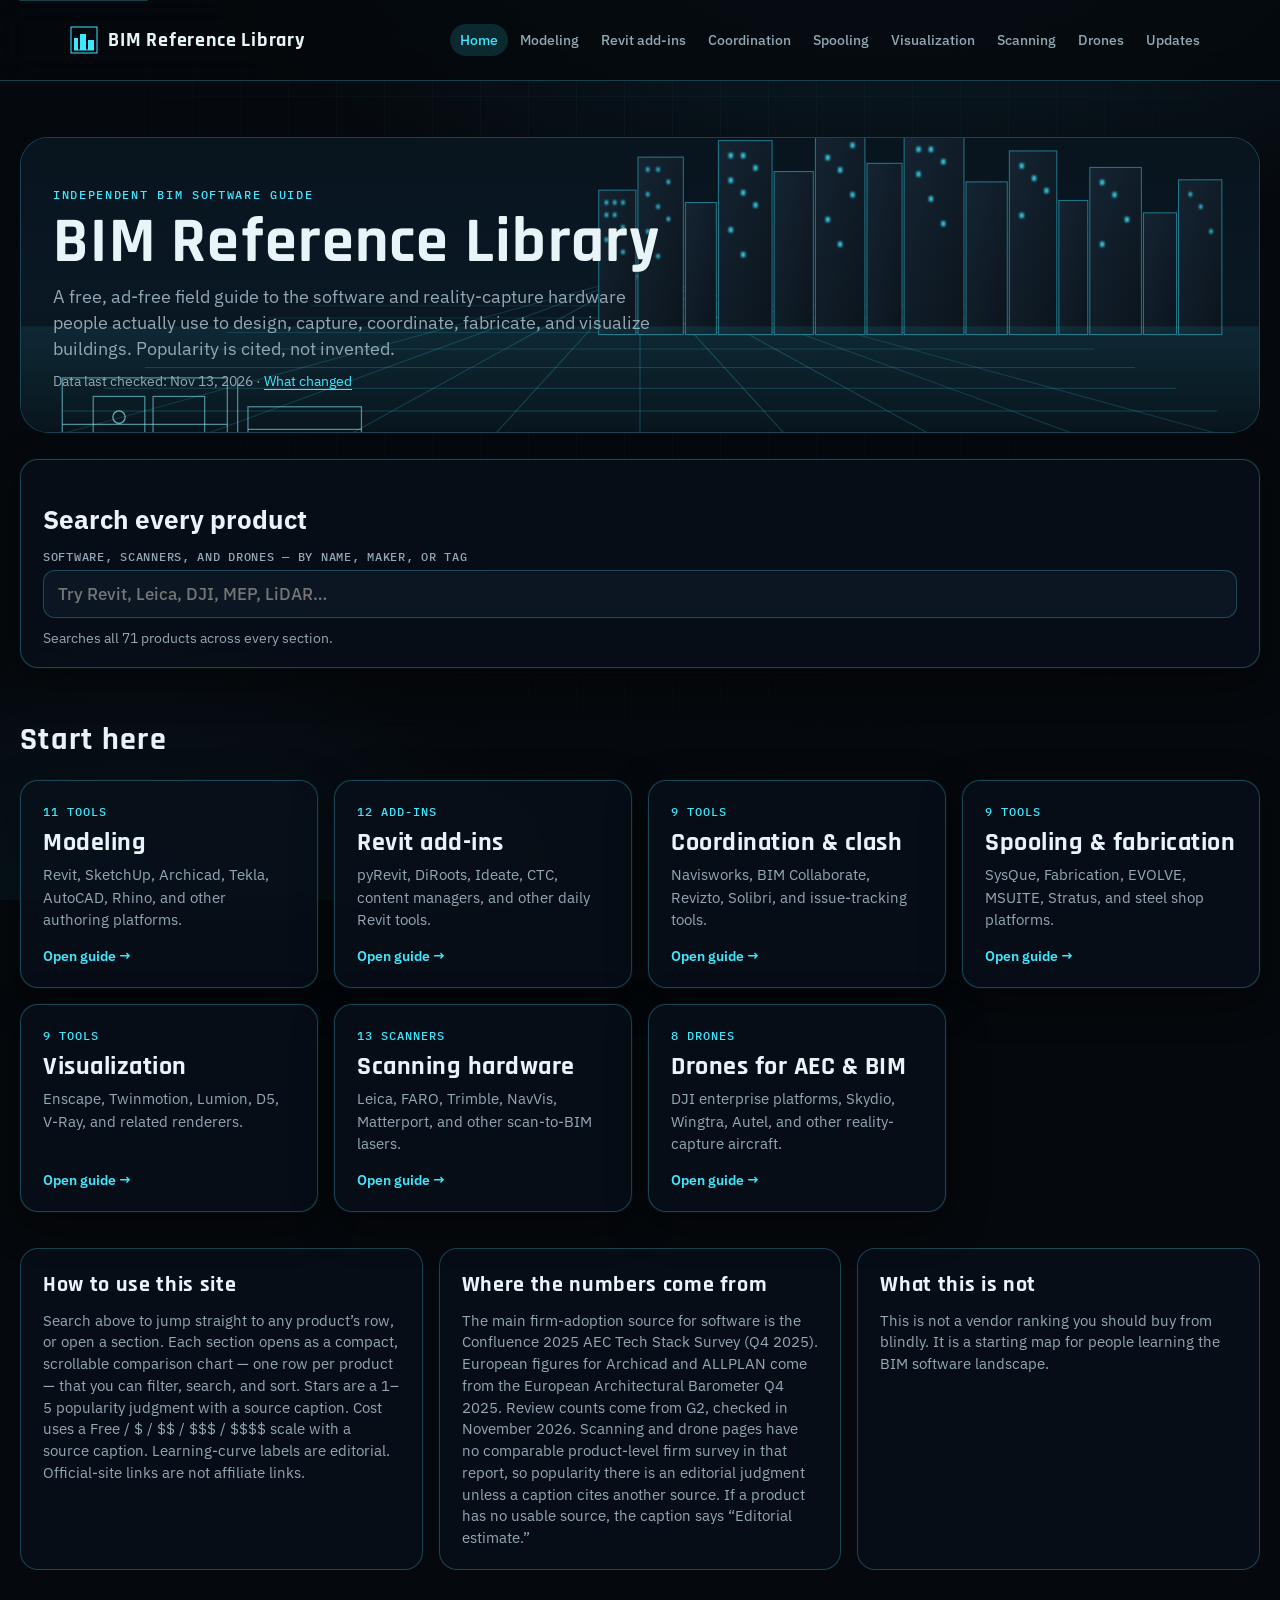
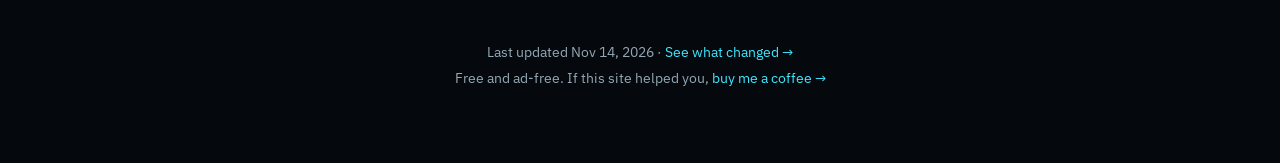
==== commit 6ef54224: "Add site-wide product search, sticky chart scrollbar, clearer chip labels - Homepage search across a" ====
--- a/index.html
+++ b/index.html
@@ -25,7 +25,7 @@
 <link rel="preconnect" href="https://fonts.googleapis.com">
 <link rel="preconnect" href="https://fonts.gstatic.com" crossorigin>
 <link rel="stylesheet" href="https://fonts.googleapis.com/css2?family=IBM+Plex+Mono:wght@400;500&family=IBM+Plex+Sans:wght@400;500;600;700&family=Rajdhani:wght@600;700&display=swap">
-<link rel="stylesheet" href="theme.css">
+<link rel="stylesheet" href="theme.css?v=20261114">
 </head>
 <body>
 <div class="page-bg"></div>
@@ -149,6 +149,13 @@
     <p class="checked">Data last checked: <time datetime="2026-11-13">Nov 13, 2026</time> · <a href="updates.html">What changed</a></p>
   </div>
 </header>
+  <section class="site-search" role="search" aria-labelledby="site-search-h">
+    <h2 id="site-search-h">Search every product</h2>
+    <label for="site-search">Software, scanners, and drones — by name, maker, or tag</label>
+    <input type="search" id="site-search" placeholder="Try Revit, Leica, DJI, MEP, LiDAR…" autocomplete="off" spellcheck="false" aria-describedby="site-status" aria-controls="site-results">
+    <p class="sr-status" id="site-status" aria-live="polite">Searches all 71 products across every section.</p>
+    <ul class="sr-list" id="site-results" hidden></ul>
+  </section>
   <section class="grp">
     <h2>Start here</h2>
     <div class="grid"><a class="card" href="modeling.html"><span class="cnt">11 tools</span><span class="nm">Modeling</span><span class="ds">Revit, SketchUp, Archicad, Tekla, AutoCAD, Rhino, and other authoring platforms.</span><span class="go">Open guide →</span></a><a class="card" href="revit-addins.html"><span class="cnt">12 add-ins</span><span class="nm">Revit add-ins</span><span class="ds">pyRevit, DiRoots, Ideate, CTC, content managers, and other daily Revit tools.</span><span class="go">Open guide →</span></a><a class="card" href="coordination.html"><span class="cnt">9 tools</span><span class="nm">Coordination &amp; clash</span><span class="ds">Navisworks, BIM Collaborate, Revizto, Solibri, and issue-tracking tools.</span><span class="go">Open guide →</span></a><a class="card" href="spooling.html"><span class="cnt">9 tools</span><span class="nm">Spooling &amp; fabrication</span><span class="ds">SysQue, Fabrication, EVOLVE, MSUITE, Stratus, and steel shop platforms.</span><span class="go">Open guide →</span></a><a class="card" href="visualization.html"><span class="cnt">9 tools</span><span class="nm">Visualization</span><span class="ds">Enscape, Twinmotion, Lumion, D5, V-Ray, and related renderers.</span><span class="go">Open guide →</span></a><a class="card" href="scanning.html"><span class="cnt">13 scanners</span><span class="nm">Scanning hardware</span><span class="ds">Leica, FARO, Trimble, NavVis, Matterport, and other scan-to-BIM lasers.</span><span class="go">Open guide →</span></a><a class="card" href="drones.html"><span class="cnt">8 drones</span><span class="nm">Drones for AEC &amp; BIM</span><span class="ds">DJI enterprise platforms, Skydio, Wingtra, Autel, and other reality-capture aircraft.</span><span class="go">Open guide →</span></a></div>
@@ -156,7 +163,7 @@
   <div class="notes">
     <section>
       <h2>How to use this site</h2>
-      <p>Each section opens as a compact, scrollable comparison chart — one row per product — that you can filter, search, and sort. Stars are a 1–5 popularity judgment with a source caption. Cost uses a Free / $ / $$ / $$$ / $$$$ scale with a source caption. Learning-curve labels are editorial. Official-site links are not affiliate links.</p>
+      <p>Search above to jump straight to any product’s row, or open a section. Each section opens as a compact, scrollable comparison chart — one row per product — that you can filter, search, and sort. Stars are a 1–5 popularity judgment with a source caption. Cost uses a Free / $ / $$ / $$$ / $$$$ scale with a source caption. Learning-curve labels are editorial. Official-site links are not affiliate links.</p>
     </section>
     <section>
       <h2>Where the numbers come from</h2>
@@ -169,9 +176,11 @@
   </div>
 </div>
 <footer class="site-footer">
-<p class="kofi updated">Last updated <time datetime="2026-11-13">Nov 13, 2026</time> · <a href="updates.html">See what changed →</a></p>
+<p class="kofi updated">Last updated <time datetime="2026-11-14">Nov 14, 2026</time> · <a href="updates.html">See what changed →</a></p>
 <p class="kofi">Free and ad-free. If this site helped you, <a href="https://ko-fi.com/marcustravis" target="_blank" rel="noopener">buy me a coffee →</a></p>
 </footer>
 
+<script>window.SEARCH_INDEX = [{"name": "Autodesk Revit", "maker": "Autodesk", "tags": ["Model authoring", "Architecture", "Structure", "MEP", "Windows"], "icon": "revit", "section": "Modeling", "href": "modeling.html#p-autodesk-revit"}, {"name": "AutoCAD (including Architecture and MEP)", "maker": "Autodesk", "tags": ["CAD", "Drafting", "MEP", "Windows", "macOS"], "icon": "autocad", "section": "Modeling", "href": "modeling.html#p-autocad-including-architecture-and-mep"}, {"name": "SketchUp", "maker": "Trimble", "tags": ["Concept design", "Architecture", "Windows", "macOS", "Web app"], "icon": "sketchup", "section": "Modeling", "href": "modeling.html#p-sketchup"}, {"name": "Rhino + VisualARQ", "maker": "Robert McNeel & Associates / Asuni", "tags": ["Model authoring", "Computational design", "Architecture", "Windows", "macOS"], "icon": "rhino-visualarq", "section": "Modeling", "href": "modeling.html#p-rhino-visualarq"}, {"name": "Autodesk Forma", "maker": "Autodesk", "tags": ["Concept design", "Site planning", "Architecture", "Web app"], "icon": "forma", "section": "Modeling", "href": "modeling.html#p-autodesk-forma"}, {"name": "Tekla Structures", "maker": "Trimble", "tags": ["Model authoring", "Structure", "Fabrication", "Windows"], "icon": "tekla-structures", "section": "Modeling", "href": "modeling.html#p-tekla-structures"}, {"name": "Archicad", "maker": "Graphisoft (Nemetschek)", "tags": ["Model authoring", "Architecture", "Windows", "macOS"], "icon": "archicad", "section": "Modeling", "href": "modeling.html#p-archicad"}, {"name": "Bentley OpenBuildings Designer", "maker": "Bentley Systems", "tags": ["Model authoring", "Architecture", "Infrastructure", "Windows"], "icon": "openbuildings", "section": "Modeling", "href": "modeling.html#p-bentley-openbuildings-designer"}, {"name": "Vectorworks Architect", "maker": "Vectorworks (Nemetschek)", "tags": ["Model authoring", "Architecture", "Windows", "macOS"], "icon": "vectorworks", "section": "Modeling", "href": "modeling.html#p-vectorworks-architect"}, {"name": "ALLPLAN", "maker": "ALLPLAN (Nemetschek)", "tags": ["Model authoring", "Architecture", "Structure", "Windows"], "icon": "allplan", "section": "Modeling", "href": "modeling.html#p-allplan"}, {"name": "BricsCAD BIM", "maker": "Bricsys (Hexagon)", "tags": ["Model authoring", "CAD", "Architecture", "Windows", "macOS", "Linux"], "icon": "bricscad-bim", "section": "Modeling", "href": "modeling.html#p-bricscad-bim"}, {"name": "pyRevit", "maker": "pyRevitLabs (Ehsan Iran-Nejad and contributors)", "tags": ["Free", "Automation", "Windows"], "icon": "pyrevit", "section": "Revit add-ins", "href": "revit-addins.html#p-pyrevit"}, {"name": "Avail", "maker": "Avail", "tags": ["Content library", "Windows", "Web app"], "icon": "avail", "section": "Revit add-ins", "href": "revit-addins.html#p-avail"}, {"name": "DiRoots Tools (DiRootsOne)", "maker": "DiRoots", "tags": ["Productivity", "Excel & data", "Windows"], "icon": "diroots", "section": "Revit add-ins", "href": "revit-addins.html#p-diroots-tools-dirootsone"}, {"name": "Ideate Software", "maker": "Ideate Software", "tags": ["Productivity", "Excel & data", "BIM management", "Windows"], "icon": "ideate", "section": "Revit add-ins", "href": "revit-addins.html#p-ideate-software"}, {"name": "CTC Software (BIM suites)", "maker": "CTC Software", "tags": ["Productivity", "BIM management", "Windows"], "icon": "ctc", "section": "Revit add-ins", "href": "revit-addins.html#p-ctc-software-bim-suites"}, {"name": "RevitLookup", "maker": "Jeremy Tammik and contributors", "tags": ["Free", "Developers", "Windows"], "icon": "revitlookup", "section": "Revit add-ins", "href": "revit-addins.html#p-revitlookup"}, {"name": "Bird Tools", "maker": "Bird Tools", "tags": ["Coordination", "Productivity", "Windows"], "icon": "bird-tools", "section": "Revit add-ins", "href": "revit-addins.html#p-bird-tools"}, {"name": "COINS Auto-Section Box", "maker": "COINS", "tags": ["Productivity", "Windows"], "icon": "coins", "section": "Revit add-ins", "href": "revit-addins.html#p-coins-auto-section-box"}, {"name": "Bonus Tools (Kiwi Codes)", "maker": "Kiwi Codes", "tags": ["Productivity", "Windows"], "icon": "bonus-tools", "section": "Revit add-ins", "href": "revit-addins.html#p-bonus-tools-kiwi-codes"}, {"name": "UNIFI Pro", "maker": "UNIFI Labs", "tags": ["Content library", "Windows"], "icon": "unifi", "section": "Revit add-ins", "href": "revit-addins.html#p-unifi-pro"}, {"name": "Xrev Transmit", "maker": "Xrev / RTV Tools", "tags": ["Productivity", "Documentation", "Windows"], "icon": "xrev-transmit", "section": "Revit add-ins", "href": "revit-addins.html#p-xrev-transmit"}, {"name": "AGACAD", "maker": "AGACAD", "tags": ["Productivity", "Structure", "Windows"], "icon": "agacad", "section": "Revit add-ins", "href": "revit-addins.html#p-agacad"}, {"name": "Autodesk Navisworks Manage", "maker": "Autodesk", "tags": ["Clash detection", "Coordination", "4D scheduling", "Windows"], "icon": "navisworks", "section": "Coordination & clash", "href": "coordination.html#p-autodesk-navisworks-manage"}, {"name": "Autodesk BIM Collaborate Pro", "maker": "Autodesk", "tags": ["Common data environment", "Coordination", "Clash detection", "Web app"], "icon": "bim-collaborate-pro", "section": "Coordination & clash", "href": "coordination.html#p-autodesk-bim-collaborate-pro"}, {"name": "Revizto", "maker": "Vizerra / Revizto", "tags": ["Clash detection", "Issue tracking", "Coordination", "Windows", "Web app"], "icon": "revizto", "section": "Coordination & clash", "href": "coordination.html#p-revizto"}, {"name": "Trimble Connect", "maker": "Trimble", "tags": ["Common data environment", "Coordination", "Web app"], "icon": "trimble-connect", "section": "Coordination & clash", "href": "coordination.html#p-trimble-connect"}, {"name": "Newforma Konekt (formerly BIM Track)", "maker": "Newforma", "tags": ["Issue tracking", "Coordination", "Web app"], "icon": "konekt", "section": "Coordination & clash", "href": "coordination.html#p-newforma-konekt-formerly-bim-track"}, {"name": "Solibri", "maker": "Solibri (Nemetschek)", "tags": ["Model checking", "IFC / openBIM", "Clash detection", "Windows"], "icon": "solibri", "section": "Coordination & clash", "href": "coordination.html#p-solibri"}, {"name": "Dalux", "maker": "Dalux", "tags": ["Coordination", "Field app", "Common data environment", "Web app", "Mobile"], "icon": "dalux", "section": "Coordination & clash", "href": "coordination.html#p-dalux"}, {"name": "BIMcollab Zoom", "maker": "BIMcollab", "tags": ["Issue tracking", "Clash detection", "IFC / openBIM", "Windows", "Web app"], "icon": "bimcollab-zoom", "section": "Coordination & clash", "href": "coordination.html#p-bimcollab-zoom"}, {"name": "ClearEdge3D Verity", "maker": "ClearEdge3D (Topcon)", "tags": ["Scan vs model", "Quality checks", "Windows"], "icon": "verity", "section": "Coordination & clash", "href": "coordination.html#p-clearedge3d-verity"}, {"name": "Autodesk Advance Steel", "maker": "Autodesk", "tags": ["Steel", "Steel detailing", "Windows"], "icon": "advance-steel", "section": "Spooling & fabrication", "href": "spooling.html#p-autodesk-advance-steel"}, {"name": "Trimble SysQue", "maker": "Trimble", "tags": ["MEP", "Revit add-in", "Spooling", "Windows"], "icon": "sysque", "section": "Spooling & fabrication", "href": "spooling.html#p-trimble-sysque"}, {"name": "Autodesk Fabrication (CADmep, CAMduct, ESTmep)", "maker": "Autodesk", "tags": ["MEP", "Fabrication", "Estimating", "Windows"], "icon": "fabrication", "section": "Spooling & fabrication", "href": "spooling.html#p-autodesk-fabrication-cadmep-camduct-estmep"}, {"name": "EVOLVE Mechanical / Electrical", "maker": "eVolve MEP", "tags": ["MEP", "Revit add-in", "Spooling", "Windows"], "icon": "evolve", "section": "Spooling & fabrication", "href": "spooling.html#p-evolve-mechanical-electrical"}, {"name": "MSUITE BIM + FAB", "maker": "MSUITE", "tags": ["MEP", "Revit add-in", "Shop floor", "Windows", "Web app"], "icon": "msuite", "section": "Spooling & fabrication", "href": "spooling.html#p-msuite-bim-fab"}, {"name": "Stratus", "maker": "Stratus", "tags": ["MEP", "Shop floor", "Web app"], "icon": "stratus", "section": "Spooling & fabrication", "href": "spooling.html#p-stratus"}, {"name": "Tekla PowerFab", "maker": "Trimble", "tags": ["Steel", "Shop floor", "Windows", "Web app"], "icon": "tekla-powerfab", "section": "Spooling & fabrication", "href": "spooling.html#p-tekla-powerfab"}, {"name": "SDS/2", "maker": "SDS/2 (ALLPLAN / Nemetschek)", "tags": ["Steel", "Steel detailing", "Windows"], "icon": "sds2", "section": "Spooling & fabrication", "href": "spooling.html#p-sds-2"}, {"name": "Victaulic Tools for Revit", "maker": "Victaulic", "tags": ["MEP", "Revit add-in", "Content library", "Windows"], "icon": "victaulic", "section": "Spooling & fabrication", "href": "spooling.html#p-victaulic-tools-for-revit"}, {"name": "Enscape", "maker": "Chaos", "tags": ["Real-time rendering", "Revit", "Rhino", "SketchUp", "Windows"], "icon": "enscape", "section": "Visualization", "href": "visualization.html#p-enscape"}, {"name": "Twinmotion", "maker": "Epic Games", "tags": ["Real-time rendering", "Revit", "Rhino", "Windows", "macOS"], "icon": "twinmotion", "section": "Visualization", "href": "visualization.html#p-twinmotion"}, {"name": "Autodesk 3ds Max", "maker": "Autodesk", "tags": ["Production rendering", "Animation", "Windows"], "icon": "3ds-max", "section": "Visualization", "href": "visualization.html#p-autodesk-3ds-max"}, {"name": "Lumion", "maker": "Lumion (Act-3D)", "tags": ["Real-time rendering", "Revit", "Windows"], "icon": "lumion", "section": "Visualization", "href": "visualization.html#p-lumion"}, {"name": "D5 Render", "maker": "Dimension 5", "tags": ["Real-time rendering", "Windows"], "icon": "d5-render", "section": "Visualization", "href": "visualization.html#p-d5-render"}, {"name": "Veras", "maker": "EvolveLAB (Chaos)", "tags": ["AI rendering", "Revit", "Web app"], "icon": "veras", "section": "Visualization", "href": "visualization.html#p-veras"}, {"name": "Chaos V-Ray", "maker": "Chaos", "tags": ["Production rendering", "Revit", "Rhino", "SketchUp", "3ds Max"], "icon": "v-ray", "section": "Visualization", "href": "visualization.html#p-chaos-v-ray"}, {"name": "Chaos Vantage", "maker": "Chaos", "tags": ["Real-time rendering", "Windows"], "icon": "vantage", "section": "Visualization", "href": "visualization.html#p-chaos-vantage"}, {"name": "Fuzor", "maker": "Kalloc Studios", "tags": ["Real-time rendering", "4D scheduling", "Coordination", "Windows"], "icon": "fuzor", "section": "Visualization", "href": "visualization.html#p-fuzor"}, {"name": "Leica RTC360", "maker": "Leica Geosystems (Hexagon)", "tags": ["Terrestrial laser", "Tripod", "Scan-to-BIM", "As-built"], "icon": "leica-rtc360", "section": "Scanning hardware", "href": "scanning.html#p-leica-rtc360"}, {"name": "FARO Focus Premium", "maker": "FARO Technologies", "tags": ["Terrestrial laser", "Tripod", "Scan-to-BIM", "As-built"], "icon": "faro-focus", "section": "Scanning hardware", "href": "scanning.html#p-faro-focus-premium"}, {"name": "Leica BLK360", "maker": "Leica Geosystems (Hexagon)", "tags": ["Terrestrial laser", "Tripod", "Compact", "As-built"], "icon": "leica-blk360", "section": "Scanning hardware", "href": "scanning.html#p-leica-blk360"}, {"name": "Matterport Pro3", "maker": "Matterport (CoStar)", "tags": ["Terrestrial laser", "Digital twin", "LiDAR", "Photogrammetry"], "icon": "matterport-pro3", "section": "Scanning hardware", "href": "scanning.html#p-matterport-pro3"}, {"name": "Leica BLK2GO", "maker": "Leica Geosystems (Hexagon)", "tags": ["Mobile SLAM", "Handheld", "Interiors", "As-built"], "icon": "leica-blk2go", "section": "Scanning hardware", "href": "scanning.html#p-leica-blk2go"}, {"name": "Trimble X9", "maker": "Trimble", "tags": ["Terrestrial laser", "Tripod", "Scan-to-BIM"], "icon": "trimble-x9", "section": "Scanning hardware", "href": "scanning.html#p-trimble-x9"}, {"name": "NavVis VLX 3", "maker": "NavVis", "tags": ["Mobile SLAM", "Wearable", "Interiors", "Digital twin"], "icon": "navvis-vlx", "section": "Scanning hardware", "href": "scanning.html#p-navvis-vlx-3"}, {"name": "FARO Orbis", "maker": "FARO Technologies", "tags": ["Mobile SLAM", "Handheld", "Mobile", "As-built"], "icon": "faro-orbis", "section": "Scanning hardware", "href": "scanning.html#p-faro-orbis"}, {"name": "FARO ZEB Horizon", "maker": "FARO (formerly GeoSLAM)", "tags": ["Mobile SLAM", "Handheld", "Interiors", "As-built"], "icon": "faro-zeb-horizon", "section": "Scanning hardware", "href": "scanning.html#p-faro-zeb-horizon"}, {"name": "Trimble X12", "maker": "Trimble", "tags": ["Terrestrial laser", "Tripod", "High-end", "Scan-to-BIM"], "icon": "trimble-x12", "section": "Scanning hardware", "href": "scanning.html#p-trimble-x12"}, {"name": "Leica ScanStation P50", "maker": "Leica Geosystems (Hexagon)", "tags": ["Terrestrial laser", "Tripod", "Long range", "Survey"], "icon": "leica-p50", "section": "Scanning hardware", "href": "scanning.html#p-leica-scanstation-p50"}, {"name": "Emesent Hovermap", "maker": "Emesent", "tags": ["Mobile SLAM", "Drone-mounted", "Handheld", "Industrial"], "icon": "emesent-hovermap", "section": "Scanning hardware", "href": "scanning.html#p-emesent-hovermap"}, {"name": "NavVis MLX", "maker": "NavVis", "tags": ["Mobile SLAM", "Handheld", "Interiors"], "icon": "navvis-mlx", "section": "Scanning hardware", "href": "scanning.html#p-navvis-mlx"}, {"name": "DJI Matrice 350 RTK", "maker": "DJI Enterprise", "tags": ["Enterprise", "LiDAR", "Photogrammetry", "RTK positioning"], "icon": "dji-m350", "section": "Drones", "href": "drones.html#p-dji-matrice-350-rtk"}, {"name": "DJI Mavic 3 Enterprise", "maker": "DJI Enterprise", "tags": ["Compact", "Photogrammetry", "RTK positioning", "Mapping"], "icon": "dji-mavic-3e", "section": "Drones", "href": "drones.html#p-dji-mavic-3-enterprise"}, {"name": "DJI Matrice 4E", "maker": "DJI Enterprise", "tags": ["Compact", "Photogrammetry", "Mapping", "RTK positioning"], "icon": "dji-matrice-4e", "section": "Drones", "href": "drones.html#p-dji-matrice-4e"}, {"name": "Skydio X10", "maker": "Skydio", "tags": ["Autonomous", "US-made", "Inspection", "Photogrammetry"], "icon": "skydio-x10", "section": "Drones", "href": "drones.html#p-skydio-x10"}, {"name": "Freefly Astro", "maker": "Freefly Systems", "tags": ["US-made", "Heavy lift", "Mapping", "RTK positioning"], "icon": "freefly-astro", "section": "Drones", "href": "drones.html#p-freefly-astro"}, {"name": "Autel EVO Max 4T", "maker": "Autel Robotics", "tags": ["Enterprise", "Inspection", "Thermal", "Photogrammetry"], "icon": "autel-evo-max-4t", "section": "Drones", "href": "drones.html#p-autel-evo-max-4t"}, {"name": "WingtraRAY", "maker": "Wingtra", "tags": ["VTOL (vertical takeoff)", "Photogrammetry", "LiDAR", "Mapping"], "icon": "wingtra-ray", "section": "Drones", "href": "drones.html#p-wingtraray"}, {"name": "AgEagle eBee X", "maker": "AgEagle (formerly senseFly)", "tags": ["Fixed wing", "Photogrammetry", "Mapping", "RTK positioning"], "icon": "ebee-x", "section": "Drones", "href": "drones.html#p-ageagle-ebee-x"}];</script>
+<script src="home-search.js?v=20261114"></script>
 </body>
 </html>
--- a/theme.css
+++ b/theme.css
@@ -482,13 +482,82 @@
 }
 body .sh-btn:hover:not(:disabled) { border-color: var(--cyan); color: var(--cyan); }
 body .sh-arrow { color: var(--cyan); }
-body .sh-rail {
-  background: var(--bg);
-  border: 1px solid var(--line);
-  scrollbar-color: var(--cyan) var(--bar-bg);
-}
 body .sh-edge.l { background: linear-gradient(to right, var(--bg-2), transparent); }
 body .sh-edge.r { background: linear-gradient(to left, var(--bg-2), transparent); }
+
+/* Deep-linked row (section.html#p-id): brief cyan highlight */
+.chart tbody tr { scroll-margin-top: calc(var(--nav-h) + 20px); }
+@keyframes row-flash {
+  0%, 55% { background: rgba(61, 232, 255, 0.22); }
+  100% { background: transparent; }
+}
+.chart tbody tr.row-flash td { animation: row-flash 3s ease-out; }
+.chart tbody tr.row-flash td:first-child { box-shadow: inset 4px 0 0 var(--cyan); }
+@media (prefers-reduced-motion: reduce) {
+  .chart tbody tr.row-flash td { animation: none; background: rgba(61, 232, 255, 0.18); }
+}
+
+/* Homepage search across every section */
+.site-search {
+  margin: 26px 0 30px;
+  padding: 20px 22px 18px;
+  border: 1px solid var(--line);
+  border-radius: var(--radius);
+  background: var(--surface);
+  backdrop-filter: blur(12px);
+  box-shadow: 0 0 0 1px rgba(61, 232, 255, 0.04), 0 12px 40px rgba(0, 0, 0, 0.35);
+}
+.site-search h2 { margin-bottom: 10px; }
+.site-search label {
+  display: block;
+  font: 500 12px var(--mono);
+  letter-spacing: 0.06em;
+  text-transform: uppercase;
+  color: var(--muted);
+  margin-bottom: 6px;
+}
+.site-search input {
+  width: 100%;
+  font: 500 17px var(--body);
+  color: var(--fg);
+  background: var(--surface-2);
+  border: 1px solid var(--line);
+  border-radius: 12px;
+  padding: 12px 14px;
+}
+.site-search input:focus { border-color: var(--cyan); box-shadow: 0 0 0 3px var(--cyan-dim), 0 0 18px var(--cyan-glow); outline: none; }
+.site-search .sr-status { color: var(--muted); font-size: 14px; margin: 10px 0 0; }
+.sr-list { list-style: none; margin: 12px 0 0; padding: 0; display: grid; gap: 8px; max-height: 560px; overflow-y: auto; }
+.sr-item {
+  display: flex; align-items: center; gap: 14px;
+  padding: 10px 12px;
+  border: 1px solid var(--line);
+  border-radius: 12px;
+  background: rgba(5, 10, 16, 0.6);
+  color: var(--fg);
+  text-decoration: none;
+}
+.sr-item:hover, .sr-item:focus-visible { border-color: var(--cyan); box-shadow: 0 0 0 1px var(--cyan), 0 0 18px var(--cyan-glow); color: var(--fg); outline: none; }
+.sr-icon { flex: none; width: 40px; height: 40px; border-radius: 9px; object-fit: contain; background: rgba(255, 255, 255, 0.04); }
+.sr-main { display: flex; flex-direction: column; min-width: 0; flex: 1; }
+.sr-name { font-weight: 600; font-size: 16px; }
+.sr-maker { color: var(--muted); font-size: 13px; }
+.sr-tags { display: flex; flex-wrap: wrap; gap: 4px; margin-top: 4px; }
+.sr-sec {
+  flex: none;
+  font: 500 12px var(--mono);
+  letter-spacing: 0.05em;
+  text-transform: uppercase;
+  color: var(--cyan);
+  border: 1px solid var(--line);
+  border-radius: 999px;
+  padding: 4px 10px;
+  white-space: nowrap;
+}
+@media (max-width: 640px) {
+  .sr-item { flex-wrap: wrap; }
+  .sr-sec { margin-left: 54px; }
+}
 
 @media (max-width: 800px) {
   .chart th { position: static; }
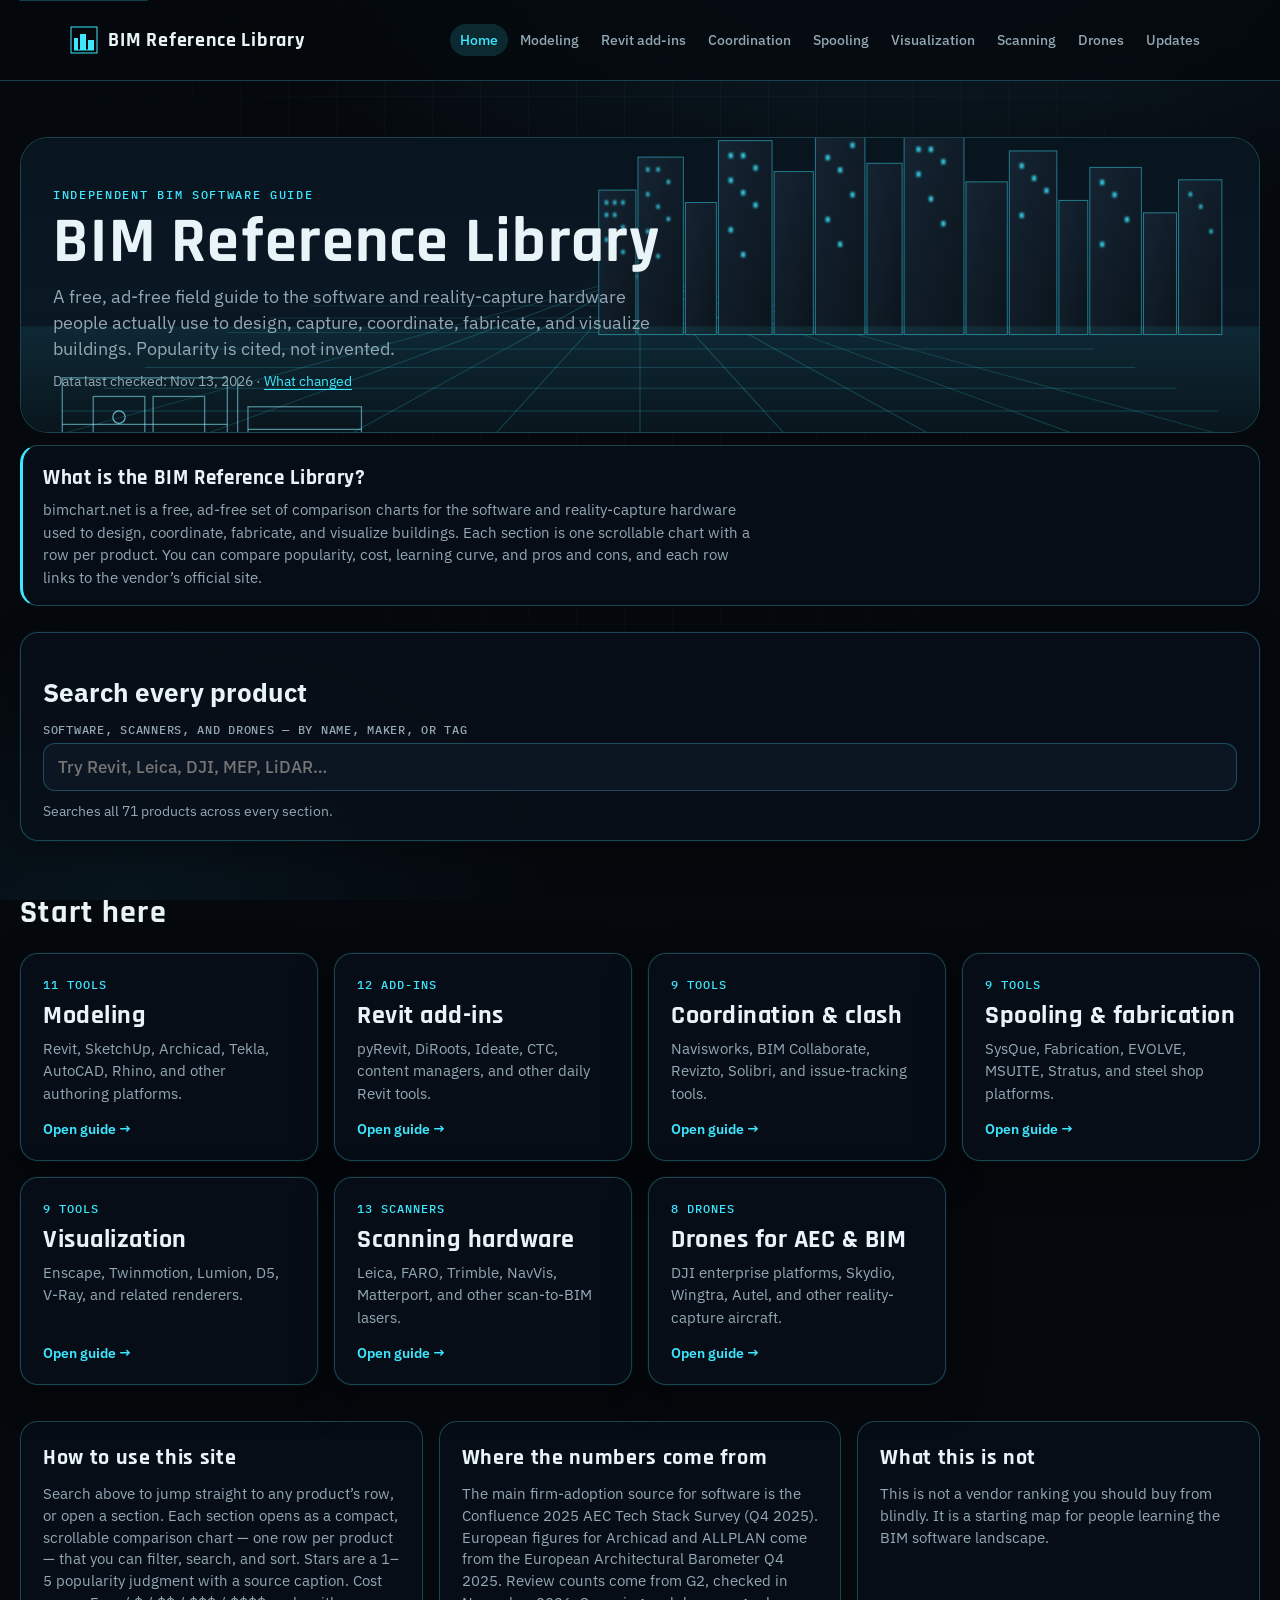
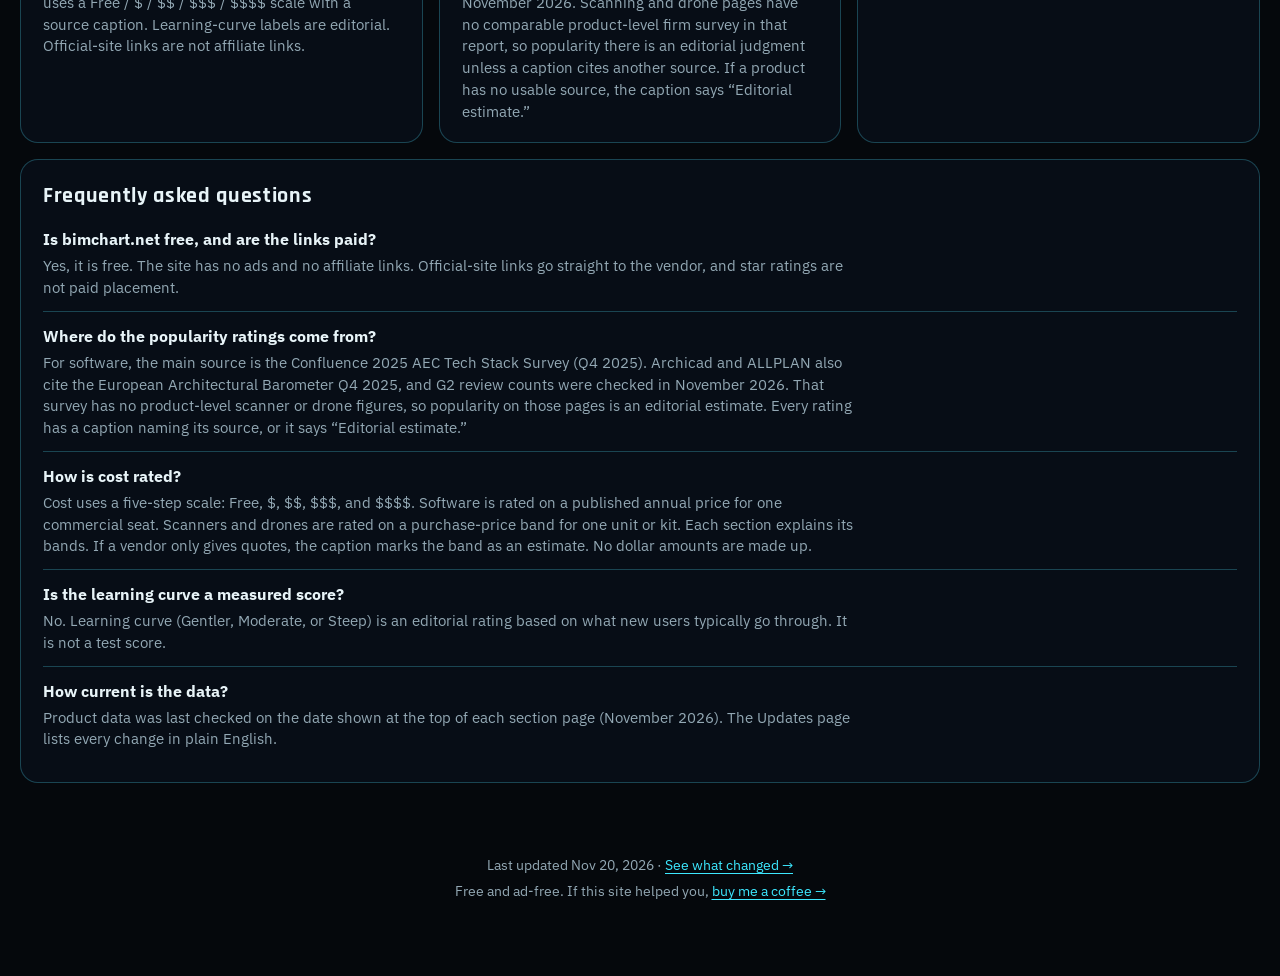
==== commit 38684076: "SEO + AI-search pass: titles, descriptions, intros, FAQs, JSON-LD, prerendered charts, sitemap lastm" ====
--- a/index.html
+++ b/index.html
@@ -3,36 +3,43 @@
 <head>
 <meta charset="utf-8">
 <meta name="viewport" content="width=device-width,initial-scale=1,viewport-fit=cover">
-<title>BIM Reference Library</title>
-<meta name="description" content="Free, ad-free guide to BIM software and reality-capture hardware: modeling, Revit add-ins, coordination, spooling, visualization, scanning, and drones, with cited ratings.">
+<title>BIM Reference Library: BIM Software &amp; Hardware Comparison Charts</title>
+<meta name="description" content="Free, ad-free comparison charts for BIM software and hardware: modeling, Revit add-ins, clash detection, MEP spooling, rendering, scanners, and AEC drones.">
 <link rel="canonical" href="https://bimchart.net/">
 <meta property="og:type" content="website">
 <meta property="og:site_name" content="BIM Reference Library">
-<meta property="og:title" content="BIM Reference Library">
-<meta property="og:description" content="Free, ad-free guide to BIM software and reality-capture hardware: modeling, Revit add-ins, coordination, spooling, visualization, scanning, and drones, with cited ratings.">
+<meta property="og:title" content="BIM Reference Library: BIM Software &amp; Hardware Comparison Charts">
+<meta property="og:description" content="Free, ad-free comparison charts for BIM software and hardware: modeling, Revit add-ins, clash detection, MEP spooling, rendering, scanners, and AEC drones.">
 <meta property="og:url" content="https://bimchart.net/">
 <meta property="og:image" content="https://bimchart.net/og-image.png">
 <meta property="og:image:width" content="1200">
 <meta property="og:image:height" content="630">
 <meta property="og:image:alt" content="BIM Reference Library: a dark blueprint grid and city skyline">
 <meta name="twitter:card" content="summary_large_image">
-<meta name="twitter:title" content="BIM Reference Library">
-<meta name="twitter:description" content="Free, ad-free guide to BIM software and reality-capture hardware: modeling, Revit add-ins, coordination, spooling, visualization, scanning, and drones, with cited ratings.">
+<meta name="twitter:title" content="BIM Reference Library: BIM Software &amp; Hardware Comparison Charts">
+<meta name="twitter:description" content="Free, ad-free comparison charts for BIM software and hardware: modeling, Revit add-ins, clash detection, MEP spooling, rendering, scanners, and AEC drones.">
 <meta name="twitter:image" content="https://bimchart.net/og-image.png">
-<link rel="icon" href="favicon.ico" sizes="any">
-<link rel="icon" href="favicon.svg" type="image/svg+xml">
-<link rel="apple-touch-icon" href="apple-touch-icon.png">
+<meta name="twitter:image:alt" content="BIM Reference Library: a dark blueprint grid and city skyline">
+<meta name="robots" content="index, follow, max-image-preview:large">
+<meta name="theme-color" content="#05080c">
+<link rel="icon" href="/favicon.ico" sizes="any">
+<link rel="icon" href="/favicon.svg" type="image/svg+xml">
+<link rel="apple-touch-icon" href="/apple-touch-icon.png">
+<link rel="sitemap" type="application/xml" href="/sitemap.xml">
 <link rel="preconnect" href="https://fonts.googleapis.com">
 <link rel="preconnect" href="https://fonts.gstatic.com" crossorigin>
-<link rel="stylesheet" href="https://fonts.googleapis.com/css2?family=IBM+Plex+Mono:wght@400;500&family=IBM+Plex+Sans:wght@400;500;600;700&family=Rajdhani:wght@600;700&display=swap">
-<link rel="stylesheet" href="theme.css?v=20261114">
+<link rel="stylesheet" href="https://fonts.googleapis.com/css2?family=IBM+Plex+Mono:wght@400;500&amp;family=IBM+Plex+Sans:wght@400;500;600;700&amp;family=Rajdhani:wght@600;700&amp;display=swap" media="print" onload="this.media='all'">
+<noscript><link rel="stylesheet" href="https://fonts.googleapis.com/css2?family=IBM+Plex+Mono:wght@400;500&amp;family=IBM+Plex+Sans:wght@400;500;600;700&amp;family=Rajdhani:wght@600;700&amp;display=swap"></noscript>
+<link rel="stylesheet" href="/theme.css?v=20261120a">
+<script src="/nav.js?v=20261120a" defer></script>
+<script type="application/ld+json">{"@context": "https://schema.org", "@graph": [{"@type": "WebSite", "@id": "https://bimchart.net/#website", "url": "https://bimchart.net/", "name": "BIM Reference Library", "alternateName": "bimchart.net", "inLanguage": "en", "description": "Free, ad-free comparison charts for BIM software and reality-capture hardware.", "publisher": {"@type": "Organization", "name": "BIM Reference Library", "url": "https://bimchart.net/"}}, {"@type": "WebPage", "@id": "https://bimchart.net/#webpage", "url": "https://bimchart.net/", "name": "BIM Reference Library: BIM Software & Hardware Comparison Charts", "description": "Free, ad-free comparison charts for BIM software and hardware: modeling, Revit add-ins, clash detection, MEP spooling, rendering, scanners, and AEC drones.", "isPartOf": {"@id": "https://bimchart.net/#website"}, "inLanguage": "en", "dateModified": "2026-11-20", "mainEntity": {"@id": "https://bimchart.net/#sections"}}, {"@type": "ItemList", "@id": "https://bimchart.net/#sections", "name": "BIM Reference Library guides", "numberOfItems": 7, "itemListElement": [{"@type": "ListItem", "position": 1, "name": "Modeling software", "url": "https://bimchart.net/modeling"}, {"@type": "ListItem", "position": 2, "name": "Revit add-ins", "url": "https://bimchart.net/revit-addins"}, {"@type": "ListItem", "position": 3, "name": "Coordination and clash detection", "url": "https://bimchart.net/coordination"}, {"@type": "ListItem", "position": 4, "name": "Spooling and fabrication", "url": "https://bimchart.net/spooling"}, {"@type": "ListItem", "position": 5, "name": "Visualization and rendering", "url": "https://bimchart.net/visualization"}, {"@type": "ListItem", "position": 6, "name": "Scanning hardware", "url": "https://bimchart.net/scanning"}, {"@type": "ListItem", "position": 7, "name": "Drones for AEC and BIM", "url": "https://bimchart.net/drones"}]}, {"@type": "FAQPage", "@id": "https://bimchart.net/#faq", "mainEntity": [{"@type": "Question", "name": "Is bimchart.net free, and are the links paid?", "acceptedAnswer": {"@type": "Answer", "text": "Yes, it is free. The site has no ads and no affiliate links. Official-site links go straight to the vendor, and star ratings are not paid placement."}}, {"@type": "Question", "name": "Where do the popularity ratings come from?", "acceptedAnswer": {"@type": "Answer", "text": "For software, the main source is the Confluence 2025 AEC Tech Stack Survey (Q4 2025). Archicad and ALLPLAN also cite the European Architectural Barometer Q4 2025, and G2 review counts were checked in November 2026. That survey has no product-level scanner or drone figures, so popularity on those pages is an editorial estimate. Every rating has a caption naming its source, or it says “Editorial estimate.”"}}, {"@type": "Question", "name": "How is cost rated?", "acceptedAnswer": {"@type": "Answer", "text": "Cost uses a five-step scale: Free, $, $$, $$$, and $$$$. Software is rated on a published annual price for one commercial seat. Scanners and drones are rated on a purchase-price band for one unit or kit. Each section explains its bands. If a vendor only gives quotes, the caption marks the band as an estimate. No dollar amounts are made up."}}, {"@type": "Question", "name": "Is the learning curve a measured score?", "acceptedAnswer": {"@type": "Answer", "text": "No. Learning curve (Gentler, Moderate, or Steep) is an editorial rating based on what new users typically go through. It is not a test score."}}, {"@type": "Question", "name": "How current is the data?", "acceptedAnswer": {"@type": "Answer", "text": "Product data was last checked on the date shown at the top of each section page (November 2026). The Updates page lists every change in plain English."}}]}]}</script>
 </head>
 <body>
 <div class="page-bg"></div>
 <a class="skip" href="#main">Skip to content</a>
 <nav class="topnav" aria-label="Primary">
   <div class="inner">
-    <a class="brand" href="index.html">
+    <a class="brand" href="/">
       <svg width="28" height="28" viewBox="0 0 28 28" aria-hidden="true">
         <rect x="1" y="1" width="26" height="26" fill="none" stroke="#3de8ff" stroke-width="1"/>
         <path d="M4 24 V12 H8 V24 M10 24 V8 H16 V24 M18 24 V14 H24 V24" fill="#3de8ff"/>
@@ -40,7 +47,10 @@
       </svg>
       BIM Reference Library
     </a>
-    <ul class="nav-links"><li><a href="index.html" aria-current="page">Home</a></li><li><a href="modeling.html">Modeling</a></li><li><a href="revit-addins.html">Revit add-ins</a></li><li><a href="coordination.html">Coordination</a></li><li><a href="spooling.html">Spooling</a></li><li><a href="visualization.html">Visualization</a></li><li><a href="scanning.html">Scanning</a></li><li><a href="drones.html">Drones</a></li><li><a href="updates.html">Updates</a></li></ul>
+    <button type="button" class="nav-toggle" aria-expanded="false" aria-controls="primary-nav" aria-label="Open menu">
+      <span class="nav-toggle-bars" aria-hidden="true"></span>
+    </button>
+    <ul id="primary-nav" class="nav-links"><li><a href="/" aria-current="page">Home</a></li><li><a href="/modeling">Modeling</a></li><li><a href="/revit-addins">Revit add-ins</a></li><li><a href="/coordination">Coordination</a></li><li><a href="/spooling">Spooling</a></li><li><a href="/visualization">Visualization</a></li><li><a href="/scanning">Scanning</a></li><li><a href="/drones">Drones</a></li><li><a href="/updates">Updates</a></li></ul>
   </div>
 </nav>
 <div class="wrap chart-wrap" id="main">
@@ -146,9 +156,13 @@
     <span class="eyebrow">Independent BIM software guide</span>
     <h1>BIM Reference Library</h1>
     <p class="lede">A free, ad-free field guide to the software and reality-capture hardware people actually use to design, capture, coordinate, fabricate, and visualize buildings. Popularity is cited, not invented.</p>
-    <p class="checked">Data last checked: <time datetime="2026-11-13">Nov 13, 2026</time> · <a href="updates.html">What changed</a></p>
+    <p class="checked">Data last checked: <time datetime="2026-11-13">Nov 13, 2026</time> · <a href="/updates">What changed</a></p>
   </div>
 </header>
+  <section class="intro" aria-labelledby="intro-h">
+    <h2 id="intro-h">What is the BIM Reference Library?</h2>
+    <p>bimchart.net is a free, ad-free set of comparison charts for the software and reality-capture hardware used to design, coordinate, fabricate, and visualize buildings. Each section is one scrollable chart with a row per product. You can compare popularity, cost, learning curve, and pros and cons, and each row links to the vendor’s official site.</p>
+  </section>
   <section class="site-search" role="search" aria-labelledby="site-search-h">
     <h2 id="site-search-h">Search every product</h2>
     <label for="site-search">Software, scanners, and drones — by name, maker, or tag</label>
@@ -158,7 +172,7 @@
   </section>
   <section class="grp">
     <h2>Start here</h2>
-    <div class="grid"><a class="card" href="modeling.html"><span class="cnt">11 tools</span><span class="nm">Modeling</span><span class="ds">Revit, SketchUp, Archicad, Tekla, AutoCAD, Rhino, and other authoring platforms.</span><span class="go">Open guide →</span></a><a class="card" href="revit-addins.html"><span class="cnt">12 add-ins</span><span class="nm">Revit add-ins</span><span class="ds">pyRevit, DiRoots, Ideate, CTC, content managers, and other daily Revit tools.</span><span class="go">Open guide →</span></a><a class="card" href="coordination.html"><span class="cnt">9 tools</span><span class="nm">Coordination &amp; clash</span><span class="ds">Navisworks, BIM Collaborate, Revizto, Solibri, and issue-tracking tools.</span><span class="go">Open guide →</span></a><a class="card" href="spooling.html"><span class="cnt">9 tools</span><span class="nm">Spooling &amp; fabrication</span><span class="ds">SysQue, Fabrication, EVOLVE, MSUITE, Stratus, and steel shop platforms.</span><span class="go">Open guide →</span></a><a class="card" href="visualization.html"><span class="cnt">9 tools</span><span class="nm">Visualization</span><span class="ds">Enscape, Twinmotion, Lumion, D5, V-Ray, and related renderers.</span><span class="go">Open guide →</span></a><a class="card" href="scanning.html"><span class="cnt">13 scanners</span><span class="nm">Scanning hardware</span><span class="ds">Leica, FARO, Trimble, NavVis, Matterport, and other scan-to-BIM lasers.</span><span class="go">Open guide →</span></a><a class="card" href="drones.html"><span class="cnt">8 drones</span><span class="nm">Drones for AEC &amp; BIM</span><span class="ds">DJI enterprise platforms, Skydio, Wingtra, Autel, and other reality-capture aircraft.</span><span class="go">Open guide →</span></a></div>
+    <div class="grid"><a class="card" href="/modeling"><span class="cnt">11 tools</span><span class="nm">Modeling</span><span class="ds">Revit, SketchUp, Archicad, Tekla, AutoCAD, Rhino, and other authoring platforms.</span><span class="go">Open guide →</span></a><a class="card" href="/revit-addins"><span class="cnt">12 add-ins</span><span class="nm">Revit add-ins</span><span class="ds">pyRevit, DiRoots, Ideate, CTC, content managers, and other daily Revit tools.</span><span class="go">Open guide →</span></a><a class="card" href="/coordination"><span class="cnt">9 tools</span><span class="nm">Coordination &amp; clash</span><span class="ds">Navisworks, BIM Collaborate, Revizto, Solibri, and issue-tracking tools.</span><span class="go">Open guide →</span></a><a class="card" href="/spooling"><span class="cnt">9 tools</span><span class="nm">Spooling &amp; fabrication</span><span class="ds">SysQue, Fabrication, EVOLVE, MSUITE, Stratus, and steel shop platforms.</span><span class="go">Open guide →</span></a><a class="card" href="/visualization"><span class="cnt">9 tools</span><span class="nm">Visualization</span><span class="ds">Enscape, Twinmotion, Lumion, D5, V-Ray, and related renderers.</span><span class="go">Open guide →</span></a><a class="card" href="/scanning"><span class="cnt">13 scanners</span><span class="nm">Scanning hardware</span><span class="ds">Leica, FARO, Trimble, NavVis, Matterport, and other scan-to-BIM lasers.</span><span class="go">Open guide →</span></a><a class="card" href="/drones"><span class="cnt">8 drones</span><span class="nm">Drones for AEC &amp; BIM</span><span class="ds">DJI enterprise platforms, Skydio, Wingtra, Autel, and other reality-capture aircraft.</span><span class="go">Open guide →</span></a></div>
   </section>
   <div class="notes">
     <section>
@@ -174,13 +188,36 @@
       <p>This is not a vendor ranking you should buy from blindly. It is a starting map for people learning the BIM software landscape.</p>
     </section>
   </div>
+  <section class="faq" id="faq" aria-labelledby="faq-h">
+    <h2 id="faq-h">Frequently asked questions</h2>
+    <div class="faq-item">
+      <h3>Is bimchart.net free, and are the links paid?</h3>
+      <p>Yes, it is free. The site has no ads and no affiliate links. Official-site links go straight to the vendor, and star ratings are not paid placement.</p>
+    </div>
+    <div class="faq-item">
+      <h3>Where do the popularity ratings come from?</h3>
+      <p>For software, the main source is the Confluence 2025 AEC Tech Stack Survey (Q4 2025). Archicad and ALLPLAN also cite the European Architectural Barometer Q4 2025, and G2 review counts were checked in November 2026. That survey has no product-level scanner or drone figures, so popularity on those pages is an editorial estimate. Every rating has a caption naming its source, or it says “Editorial estimate.”</p>
+    </div>
+    <div class="faq-item">
+      <h3>How is cost rated?</h3>
+      <p>Cost uses a five-step scale: Free, $, $$, $$$, and $$$$. Software is rated on a published annual price for one commercial seat. Scanners and drones are rated on a purchase-price band for one unit or kit. Each section explains its bands. If a vendor only gives quotes, the caption marks the band as an estimate. No dollar amounts are made up.</p>
+    </div>
+    <div class="faq-item">
+      <h3>Is the learning curve a measured score?</h3>
+      <p>No. Learning curve (Gentler, Moderate, or Steep) is an editorial rating based on what new users typically go through. It is not a test score.</p>
+    </div>
+    <div class="faq-item">
+      <h3>How current is the data?</h3>
+      <p>Product data was last checked on the date shown at the top of each section page (November 2026). The Updates page lists every change in plain English.</p>
+    </div>
+  </section>
 </div>
 <footer class="site-footer">
-<p class="kofi updated">Last updated <time datetime="2026-11-14">Nov 14, 2026</time> · <a href="updates.html">See what changed →</a></p>
+<p class="kofi updated">Last updated <time datetime="2026-11-20">Nov 20, 2026</time> · <a href="/updates">See what changed →</a></p>
 <p class="kofi">Free and ad-free. If this site helped you, <a href="https://ko-fi.com/marcustravis" target="_blank" rel="noopener">buy me a coffee →</a></p>
 </footer>
 
-<script>window.SEARCH_INDEX = [{"name": "Autodesk Revit", "maker": "Autodesk", "tags": ["Model authoring", "Architecture", "Structure", "MEP", "Windows"], "icon": "revit", "section": "Modeling", "href": "modeling.html#p-autodesk-revit"}, {"name": "AutoCAD (including Architecture and MEP)", "maker": "Autodesk", "tags": ["CAD", "Drafting", "MEP", "Windows", "macOS"], "icon": "autocad", "section": "Modeling", "href": "modeling.html#p-autocad-including-architecture-and-mep"}, {"name": "SketchUp", "maker": "Trimble", "tags": ["Concept design", "Architecture", "Windows", "macOS", "Web app"], "icon": "sketchup", "section": "Modeling", "href": "modeling.html#p-sketchup"}, {"name": "Rhino + VisualARQ", "maker": "Robert McNeel & Associates / Asuni", "tags": ["Model authoring", "Computational design", "Architecture", "Windows", "macOS"], "icon": "rhino-visualarq", "section": "Modeling", "href": "modeling.html#p-rhino-visualarq"}, {"name": "Autodesk Forma", "maker": "Autodesk", "tags": ["Concept design", "Site planning", "Architecture", "Web app"], "icon": "forma", "section": "Modeling", "href": "modeling.html#p-autodesk-forma"}, {"name": "Tekla Structures", "maker": "Trimble", "tags": ["Model authoring", "Structure", "Fabrication", "Windows"], "icon": "tekla-structures", "section": "Modeling", "href": "modeling.html#p-tekla-structures"}, {"name": "Archicad", "maker": "Graphisoft (Nemetschek)", "tags": ["Model authoring", "Architecture", "Windows", "macOS"], "icon": "archicad", "section": "Modeling", "href": "modeling.html#p-archicad"}, {"name": "Bentley OpenBuildings Designer", "maker": "Bentley Systems", "tags": ["Model authoring", "Architecture", "Infrastructure", "Windows"], "icon": "openbuildings", "section": "Modeling", "href": "modeling.html#p-bentley-openbuildings-designer"}, {"name": "Vectorworks Architect", "maker": "Vectorworks (Nemetschek)", "tags": ["Model authoring", "Architecture", "Windows", "macOS"], "icon": "vectorworks", "section": "Modeling", "href": "modeling.html#p-vectorworks-architect"}, {"name": "ALLPLAN", "maker": "ALLPLAN (Nemetschek)", "tags": ["Model authoring", "Architecture", "Structure", "Windows"], "icon": "allplan", "section": "Modeling", "href": "modeling.html#p-allplan"}, {"name": "BricsCAD BIM", "maker": "Bricsys (Hexagon)", "tags": ["Model authoring", "CAD", "Architecture", "Windows", "macOS", "Linux"], "icon": "bricscad-bim", "section": "Modeling", "href": "modeling.html#p-bricscad-bim"}, {"name": "pyRevit", "maker": "pyRevitLabs (Ehsan Iran-Nejad and contributors)", "tags": ["Free", "Automation", "Windows"], "icon": "pyrevit", "section": "Revit add-ins", "href": "revit-addins.html#p-pyrevit"}, {"name": "Avail", "maker": "Avail", "tags": ["Content library", "Windows", "Web app"], "icon": "avail", "section": "Revit add-ins", "href": "revit-addins.html#p-avail"}, {"name": "DiRoots Tools (DiRootsOne)", "maker": "DiRoots", "tags": ["Productivity", "Excel & data", "Windows"], "icon": "diroots", "section": "Revit add-ins", "href": "revit-addins.html#p-diroots-tools-dirootsone"}, {"name": "Ideate Software", "maker": "Ideate Software", "tags": ["Productivity", "Excel & data", "BIM management", "Windows"], "icon": "ideate", "section": "Revit add-ins", "href": "revit-addins.html#p-ideate-software"}, {"name": "CTC Software (BIM suites)", "maker": "CTC Software", "tags": ["Productivity", "BIM management", "Windows"], "icon": "ctc", "section": "Revit add-ins", "href": "revit-addins.html#p-ctc-software-bim-suites"}, {"name": "RevitLookup", "maker": "Jeremy Tammik and contributors", "tags": ["Free", "Developers", "Windows"], "icon": "revitlookup", "section": "Revit add-ins", "href": "revit-addins.html#p-revitlookup"}, {"name": "Bird Tools", "maker": "Bird Tools", "tags": ["Coordination", "Productivity", "Windows"], "icon": "bird-tools", "section": "Revit add-ins", "href": "revit-addins.html#p-bird-tools"}, {"name": "COINS Auto-Section Box", "maker": "COINS", "tags": ["Productivity", "Windows"], "icon": "coins", "section": "Revit add-ins", "href": "revit-addins.html#p-coins-auto-section-box"}, {"name": "Bonus Tools (Kiwi Codes)", "maker": "Kiwi Codes", "tags": ["Productivity", "Windows"], "icon": "bonus-tools", "section": "Revit add-ins", "href": "revit-addins.html#p-bonus-tools-kiwi-codes"}, {"name": "UNIFI Pro", "maker": "UNIFI Labs", "tags": ["Content library", "Windows"], "icon": "unifi", "section": "Revit add-ins", "href": "revit-addins.html#p-unifi-pro"}, {"name": "Xrev Transmit", "maker": "Xrev / RTV Tools", "tags": ["Productivity", "Documentation", "Windows"], "icon": "xrev-transmit", "section": "Revit add-ins", "href": "revit-addins.html#p-xrev-transmit"}, {"name": "AGACAD", "maker": "AGACAD", "tags": ["Productivity", "Structure", "Windows"], "icon": "agacad", "section": "Revit add-ins", "href": "revit-addins.html#p-agacad"}, {"name": "Autodesk Navisworks Manage", "maker": "Autodesk", "tags": ["Clash detection", "Coordination", "4D scheduling", "Windows"], "icon": "navisworks", "section": "Coordination & clash", "href": "coordination.html#p-autodesk-navisworks-manage"}, {"name": "Autodesk BIM Collaborate Pro", "maker": "Autodesk", "tags": ["Common data environment", "Coordination", "Clash detection", "Web app"], "icon": "bim-collaborate-pro", "section": "Coordination & clash", "href": "coordination.html#p-autodesk-bim-collaborate-pro"}, {"name": "Revizto", "maker": "Vizerra / Revizto", "tags": ["Clash detection", "Issue tracking", "Coordination", "Windows", "Web app"], "icon": "revizto", "section": "Coordination & clash", "href": "coordination.html#p-revizto"}, {"name": "Trimble Connect", "maker": "Trimble", "tags": ["Common data environment", "Coordination", "Web app"], "icon": "trimble-connect", "section": "Coordination & clash", "href": "coordination.html#p-trimble-connect"}, {"name": "Newforma Konekt (formerly BIM Track)", "maker": "Newforma", "tags": ["Issue tracking", "Coordination", "Web app"], "icon": "konekt", "section": "Coordination & clash", "href": "coordination.html#p-newforma-konekt-formerly-bim-track"}, {"name": "Solibri", "maker": "Solibri (Nemetschek)", "tags": ["Model checking", "IFC / openBIM", "Clash detection", "Windows"], "icon": "solibri", "section": "Coordination & clash", "href": "coordination.html#p-solibri"}, {"name": "Dalux", "maker": "Dalux", "tags": ["Coordination", "Field app", "Common data environment", "Web app", "Mobile"], "icon": "dalux", "section": "Coordination & clash", "href": "coordination.html#p-dalux"}, {"name": "BIMcollab Zoom", "maker": "BIMcollab", "tags": ["Issue tracking", "Clash detection", "IFC / openBIM", "Windows", "Web app"], "icon": "bimcollab-zoom", "section": "Coordination & clash", "href": "coordination.html#p-bimcollab-zoom"}, {"name": "ClearEdge3D Verity", "maker": "ClearEdge3D (Topcon)", "tags": ["Scan vs model", "Quality checks", "Windows"], "icon": "verity", "section": "Coordination & clash", "href": "coordination.html#p-clearedge3d-verity"}, {"name": "Autodesk Advance Steel", "maker": "Autodesk", "tags": ["Steel", "Steel detailing", "Windows"], "icon": "advance-steel", "section": "Spooling & fabrication", "href": "spooling.html#p-autodesk-advance-steel"}, {"name": "Trimble SysQue", "maker": "Trimble", "tags": ["MEP", "Revit add-in", "Spooling", "Windows"], "icon": "sysque", "section": "Spooling & fabrication", "href": "spooling.html#p-trimble-sysque"}, {"name": "Autodesk Fabrication (CADmep, CAMduct, ESTmep)", "maker": "Autodesk", "tags": ["MEP", "Fabrication", "Estimating", "Windows"], "icon": "fabrication", "section": "Spooling & fabrication", "href": "spooling.html#p-autodesk-fabrication-cadmep-camduct-estmep"}, {"name": "EVOLVE Mechanical / Electrical", "maker": "eVolve MEP", "tags": ["MEP", "Revit add-in", "Spooling", "Windows"], "icon": "evolve", "section": "Spooling & fabrication", "href": "spooling.html#p-evolve-mechanical-electrical"}, {"name": "MSUITE BIM + FAB", "maker": "MSUITE", "tags": ["MEP", "Revit add-in", "Shop floor", "Windows", "Web app"], "icon": "msuite", "section": "Spooling & fabrication", "href": "spooling.html#p-msuite-bim-fab"}, {"name": "Stratus", "maker": "Stratus", "tags": ["MEP", "Shop floor", "Web app"], "icon": "stratus", "section": "Spooling & fabrication", "href": "spooling.html#p-stratus"}, {"name": "Tekla PowerFab", "maker": "Trimble", "tags": ["Steel", "Shop floor", "Windows", "Web app"], "icon": "tekla-powerfab", "section": "Spooling & fabrication", "href": "spooling.html#p-tekla-powerfab"}, {"name": "SDS/2", "maker": "SDS/2 (ALLPLAN / Nemetschek)", "tags": ["Steel", "Steel detailing", "Windows"], "icon": "sds2", "section": "Spooling & fabrication", "href": "spooling.html#p-sds-2"}, {"name": "Victaulic Tools for Revit", "maker": "Victaulic", "tags": ["MEP", "Revit add-in", "Content library", "Windows"], "icon": "victaulic", "section": "Spooling & fabrication", "href": "spooling.html#p-victaulic-tools-for-revit"}, {"name": "Enscape", "maker": "Chaos", "tags": ["Real-time rendering", "Revit", "Rhino", "SketchUp", "Windows"], "icon": "enscape", "section": "Visualization", "href": "visualization.html#p-enscape"}, {"name": "Twinmotion", "maker": "Epic Games", "tags": ["Real-time rendering", "Revit", "Rhino", "Windows", "macOS"], "icon": "twinmotion", "section": "Visualization", "href": "visualization.html#p-twinmotion"}, {"name": "Autodesk 3ds Max", "maker": "Autodesk", "tags": ["Production rendering", "Animation", "Windows"], "icon": "3ds-max", "section": "Visualization", "href": "visualization.html#p-autodesk-3ds-max"}, {"name": "Lumion", "maker": "Lumion (Act-3D)", "tags": ["Real-time rendering", "Revit", "Windows"], "icon": "lumion", "section": "Visualization", "href": "visualization.html#p-lumion"}, {"name": "D5 Render", "maker": "Dimension 5", "tags": ["Real-time rendering", "Windows"], "icon": "d5-render", "section": "Visualization", "href": "visualization.html#p-d5-render"}, {"name": "Veras", "maker": "EvolveLAB (Chaos)", "tags": ["AI rendering", "Revit", "Web app"], "icon": "veras", "section": "Visualization", "href": "visualization.html#p-veras"}, {"name": "Chaos V-Ray", "maker": "Chaos", "tags": ["Production rendering", "Revit", "Rhino", "SketchUp", "3ds Max"], "icon": "v-ray", "section": "Visualization", "href": "visualization.html#p-chaos-v-ray"}, {"name": "Chaos Vantage", "maker": "Chaos", "tags": ["Real-time rendering", "Windows"], "icon": "vantage", "section": "Visualization", "href": "visualization.html#p-chaos-vantage"}, {"name": "Fuzor", "maker": "Kalloc Studios", "tags": ["Real-time rendering", "4D scheduling", "Coordination", "Windows"], "icon": "fuzor", "section": "Visualization", "href": "visualization.html#p-fuzor"}, {"name": "Leica RTC360", "maker": "Leica Geosystems (Hexagon)", "tags": ["Terrestrial laser", "Tripod", "Scan-to-BIM", "As-built"], "icon": "leica-rtc360", "section": "Scanning hardware", "href": "scanning.html#p-leica-rtc360"}, {"name": "FARO Focus Premium", "maker": "FARO Technologies", "tags": ["Terrestrial laser", "Tripod", "Scan-to-BIM", "As-built"], "icon": "faro-focus", "section": "Scanning hardware", "href": "scanning.html#p-faro-focus-premium"}, {"name": "Leica BLK360", "maker": "Leica Geosystems (Hexagon)", "tags": ["Terrestrial laser", "Tripod", "Compact", "As-built"], "icon": "leica-blk360", "section": "Scanning hardware", "href": "scanning.html#p-leica-blk360"}, {"name": "Matterport Pro3", "maker": "Matterport (CoStar)", "tags": ["Terrestrial laser", "Digital twin", "LiDAR", "Photogrammetry"], "icon": "matterport-pro3", "section": "Scanning hardware", "href": "scanning.html#p-matterport-pro3"}, {"name": "Leica BLK2GO", "maker": "Leica Geosystems (Hexagon)", "tags": ["Mobile SLAM", "Handheld", "Interiors", "As-built"], "icon": "leica-blk2go", "section": "Scanning hardware", "href": "scanning.html#p-leica-blk2go"}, {"name": "Trimble X9", "maker": "Trimble", "tags": ["Terrestrial laser", "Tripod", "Scan-to-BIM"], "icon": "trimble-x9", "section": "Scanning hardware", "href": "scanning.html#p-trimble-x9"}, {"name": "NavVis VLX 3", "maker": "NavVis", "tags": ["Mobile SLAM", "Wearable", "Interiors", "Digital twin"], "icon": "navvis-vlx", "section": "Scanning hardware", "href": "scanning.html#p-navvis-vlx-3"}, {"name": "FARO Orbis", "maker": "FARO Technologies", "tags": ["Mobile SLAM", "Handheld", "Mobile", "As-built"], "icon": "faro-orbis", "section": "Scanning hardware", "href": "scanning.html#p-faro-orbis"}, {"name": "FARO ZEB Horizon", "maker": "FARO (formerly GeoSLAM)", "tags": ["Mobile SLAM", "Handheld", "Interiors", "As-built"], "icon": "faro-zeb-horizon", "section": "Scanning hardware", "href": "scanning.html#p-faro-zeb-horizon"}, {"name": "Trimble X12", "maker": "Trimble", "tags": ["Terrestrial laser", "Tripod", "High-end", "Scan-to-BIM"], "icon": "trimble-x12", "section": "Scanning hardware", "href": "scanning.html#p-trimble-x12"}, {"name": "Leica ScanStation P50", "maker": "Leica Geosystems (Hexagon)", "tags": ["Terrestrial laser", "Tripod", "Long range", "Survey"], "icon": "leica-p50", "section": "Scanning hardware", "href": "scanning.html#p-leica-scanstation-p50"}, {"name": "Emesent Hovermap", "maker": "Emesent", "tags": ["Mobile SLAM", "Drone-mounted", "Handheld", "Industrial"], "icon": "emesent-hovermap", "section": "Scanning hardware", "href": "scanning.html#p-emesent-hovermap"}, {"name": "NavVis MLX", "maker": "NavVis", "tags": ["Mobile SLAM", "Handheld", "Interiors"], "icon": "navvis-mlx", "section": "Scanning hardware", "href": "scanning.html#p-navvis-mlx"}, {"name": "DJI Matrice 350 RTK", "maker": "DJI Enterprise", "tags": ["Enterprise", "LiDAR", "Photogrammetry", "RTK positioning"], "icon": "dji-m350", "section": "Drones", "href": "drones.html#p-dji-matrice-350-rtk"}, {"name": "DJI Mavic 3 Enterprise", "maker": "DJI Enterprise", "tags": ["Compact", "Photogrammetry", "RTK positioning", "Mapping"], "icon": "dji-mavic-3e", "section": "Drones", "href": "drones.html#p-dji-mavic-3-enterprise"}, {"name": "DJI Matrice 4E", "maker": "DJI Enterprise", "tags": ["Compact", "Photogrammetry", "Mapping", "RTK positioning"], "icon": "dji-matrice-4e", "section": "Drones", "href": "drones.html#p-dji-matrice-4e"}, {"name": "Skydio X10", "maker": "Skydio", "tags": ["Autonomous", "US-made", "Inspection", "Photogrammetry"], "icon": "skydio-x10", "section": "Drones", "href": "drones.html#p-skydio-x10"}, {"name": "Freefly Astro", "maker": "Freefly Systems", "tags": ["US-made", "Heavy lift", "Mapping", "RTK positioning"], "icon": "freefly-astro", "section": "Drones", "href": "drones.html#p-freefly-astro"}, {"name": "Autel EVO Max 4T", "maker": "Autel Robotics", "tags": ["Enterprise", "Inspection", "Thermal", "Photogrammetry"], "icon": "autel-evo-max-4t", "section": "Drones", "href": "drones.html#p-autel-evo-max-4t"}, {"name": "WingtraRAY", "maker": "Wingtra", "tags": ["VTOL (vertical takeoff)", "Photogrammetry", "LiDAR", "Mapping"], "icon": "wingtra-ray", "section": "Drones", "href": "drones.html#p-wingtraray"}, {"name": "AgEagle eBee X", "maker": "AgEagle (formerly senseFly)", "tags": ["Fixed wing", "Photogrammetry", "Mapping", "RTK positioning"], "icon": "ebee-x", "section": "Drones", "href": "drones.html#p-ageagle-ebee-x"}];</script>
-<script src="home-search.js?v=20261114"></script>
+<script>window.SEARCH_INDEX = [{"name": "Autodesk Revit", "maker": "Autodesk", "tags": ["Model authoring", "Architecture", "Structure", "MEP", "Windows"], "icon": "revit", "section": "Modeling", "href": "/modeling#p-autodesk-revit"}, {"name": "AutoCAD (including Architecture and MEP)", "maker": "Autodesk", "tags": ["CAD", "Drafting", "MEP", "Windows", "macOS"], "icon": "autocad", "section": "Modeling", "href": "/modeling#p-autocad-including-architecture-and-mep"}, {"name": "SketchUp", "maker": "Trimble", "tags": ["Concept design", "Architecture", "Windows", "macOS", "Web app"], "icon": "sketchup", "section": "Modeling", "href": "/modeling#p-sketchup"}, {"name": "Rhino + VisualARQ", "maker": "Robert McNeel & Associates / Asuni", "tags": ["Model authoring", "Computational design", "Architecture", "Windows", "macOS"], "icon": "rhino-visualarq", "section": "Modeling", "href": "/modeling#p-rhino-visualarq"}, {"name": "Autodesk Forma", "maker": "Autodesk", "tags": ["Concept design", "Site planning", "Architecture", "Web app"], "icon": "forma", "section": "Modeling", "href": "/modeling#p-autodesk-forma"}, {"name": "Tekla Structures", "maker": "Trimble", "tags": ["Model authoring", "Structure", "Fabrication", "Windows"], "icon": "tekla-structures", "section": "Modeling", "href": "/modeling#p-tekla-structures"}, {"name": "Archicad", "maker": "Graphisoft (Nemetschek)", "tags": ["Model authoring", "Architecture", "Windows", "macOS"], "icon": "archicad", "section": "Modeling", "href": "/modeling#p-archicad"}, {"name": "Bentley OpenBuildings Designer", "maker": "Bentley Systems", "tags": ["Model authoring", "Architecture", "Infrastructure", "Windows"], "icon": "openbuildings", "section": "Modeling", "href": "/modeling#p-bentley-openbuildings-designer"}, {"name": "Vectorworks Architect", "maker": "Vectorworks (Nemetschek)", "tags": ["Model authoring", "Architecture", "Windows", "macOS"], "icon": "vectorworks", "section": "Modeling", "href": "/modeling#p-vectorworks-architect"}, {"name": "ALLPLAN", "maker": "ALLPLAN (Nemetschek)", "tags": ["Model authoring", "Architecture", "Structure", "Windows"], "icon": "allplan", "section": "Modeling", "href": "/modeling#p-allplan"}, {"name": "BricsCAD BIM", "maker": "Bricsys (Hexagon)", "tags": ["Model authoring", "CAD", "Architecture", "Windows", "macOS", "Linux"], "icon": "bricscad-bim", "section": "Modeling", "href": "/modeling#p-bricscad-bim"}, {"name": "pyRevit", "maker": "pyRevitLabs (Ehsan Iran-Nejad and contributors)", "tags": ["Free", "Automation", "Windows"], "icon": "pyrevit", "section": "Revit add-ins", "href": "/revit-addins#p-pyrevit"}, {"name": "Avail", "maker": "Avail", "tags": ["Content library", "Windows", "Web app"], "icon": "avail", "section": "Revit add-ins", "href": "/revit-addins#p-avail"}, {"name": "DiRoots Tools (DiRootsOne)", "maker": "DiRoots", "tags": ["Productivity", "Excel & data", "Windows"], "icon": "diroots", "section": "Revit add-ins", "href": "/revit-addins#p-diroots-tools-dirootsone"}, {"name": "Ideate Software", "maker": "Ideate Software", "tags": ["Productivity", "Excel & data", "BIM management", "Windows"], "icon": "ideate", "section": "Revit add-ins", "href": "/revit-addins#p-ideate-software"}, {"name": "CTC Software (BIM suites)", "maker": "CTC Software", "tags": ["Productivity", "BIM management", "Windows"], "icon": "ctc", "section": "Revit add-ins", "href": "/revit-addins#p-ctc-software-bim-suites"}, {"name": "RevitLookup", "maker": "Jeremy Tammik and contributors", "tags": ["Free", "Developers", "Windows"], "icon": "revitlookup", "section": "Revit add-ins", "href": "/revit-addins#p-revitlookup"}, {"name": "Bird Tools", "maker": "Bird Tools", "tags": ["Coordination", "Productivity", "Windows"], "icon": "bird-tools", "section": "Revit add-ins", "href": "/revit-addins#p-bird-tools"}, {"name": "COINS Auto-Section Box", "maker": "COINS", "tags": ["Productivity", "Windows"], "icon": "coins", "section": "Revit add-ins", "href": "/revit-addins#p-coins-auto-section-box"}, {"name": "Bonus Tools (Kiwi Codes)", "maker": "Kiwi Codes", "tags": ["Productivity", "Windows"], "icon": "bonus-tools", "section": "Revit add-ins", "href": "/revit-addins#p-bonus-tools-kiwi-codes"}, {"name": "UNIFI Pro", "maker": "UNIFI Labs", "tags": ["Content library", "Windows"], "icon": "unifi", "section": "Revit add-ins", "href": "/revit-addins#p-unifi-pro"}, {"name": "Xrev Transmit", "maker": "Xrev / RTV Tools", "tags": ["Productivity", "Documentation", "Windows"], "icon": "xrev-transmit", "section": "Revit add-ins", "href": "/revit-addins#p-xrev-transmit"}, {"name": "AGACAD", "maker": "AGACAD", "tags": ["Productivity", "Structure", "Windows"], "icon": "agacad", "section": "Revit add-ins", "href": "/revit-addins#p-agacad"}, {"name": "Autodesk Navisworks Manage", "maker": "Autodesk", "tags": ["Clash detection", "Coordination", "4D scheduling", "Windows"], "icon": "navisworks", "section": "Coordination & clash", "href": "/coordination#p-autodesk-navisworks-manage"}, {"name": "Autodesk BIM Collaborate Pro", "maker": "Autodesk", "tags": ["Common data environment", "Coordination", "Clash detection", "Web app"], "icon": "bim-collaborate-pro", "section": "Coordination & clash", "href": "/coordination#p-autodesk-bim-collaborate-pro"}, {"name": "Revizto", "maker": "Vizerra / Revizto", "tags": ["Clash detection", "Issue tracking", "Coordination", "Windows", "Web app"], "icon": "revizto", "section": "Coordination & clash", "href": "/coordination#p-revizto"}, {"name": "Trimble Connect", "maker": "Trimble", "tags": ["Common data environment", "Coordination", "Web app"], "icon": "trimble-connect", "section": "Coordination & clash", "href": "/coordination#p-trimble-connect"}, {"name": "Newforma Konekt (formerly BIM Track)", "maker": "Newforma", "tags": ["Issue tracking", "Coordination", "Web app"], "icon": "konekt", "section": "Coordination & clash", "href": "/coordination#p-newforma-konekt-formerly-bim-track"}, {"name": "Solibri", "maker": "Solibri (Nemetschek)", "tags": ["Model checking", "IFC / openBIM", "Clash detection", "Windows"], "icon": "solibri", "section": "Coordination & clash", "href": "/coordination#p-solibri"}, {"name": "Dalux", "maker": "Dalux", "tags": ["Coordination", "Field app", "Common data environment", "Web app", "Mobile"], "icon": "dalux", "section": "Coordination & clash", "href": "/coordination#p-dalux"}, {"name": "BIMcollab Zoom", "maker": "BIMcollab", "tags": ["Issue tracking", "Clash detection", "IFC / openBIM", "Windows", "Web app"], "icon": "bimcollab-zoom", "section": "Coordination & clash", "href": "/coordination#p-bimcollab-zoom"}, {"name": "ClearEdge3D Verity", "maker": "ClearEdge3D (Topcon)", "tags": ["Scan vs model", "Quality checks", "Windows"], "icon": "verity", "section": "Coordination & clash", "href": "/coordination#p-clearedge3d-verity"}, {"name": "Autodesk Advance Steel", "maker": "Autodesk", "tags": ["Steel", "Steel detailing", "Windows"], "icon": "advance-steel", "section": "Spooling & fabrication", "href": "/spooling#p-autodesk-advance-steel"}, {"name": "Trimble SysQue", "maker": "Trimble", "tags": ["MEP", "Revit add-in", "Spooling", "Windows"], "icon": "sysque", "section": "Spooling & fabrication", "href": "/spooling#p-trimble-sysque"}, {"name": "Autodesk Fabrication (CADmep, CAMduct, ESTmep)", "maker": "Autodesk", "tags": ["MEP", "Fabrication", "Estimating", "Windows"], "icon": "fabrication", "section": "Spooling & fabrication", "href": "/spooling#p-autodesk-fabrication-cadmep-camduct-estmep"}, {"name": "EVOLVE Mechanical / Electrical", "maker": "eVolve MEP", "tags": ["MEP", "Revit add-in", "Spooling", "Windows"], "icon": "evolve", "section": "Spooling & fabrication", "href": "/spooling#p-evolve-mechanical-electrical"}, {"name": "MSUITE BIM + FAB", "maker": "MSUITE", "tags": ["MEP", "Revit add-in", "Shop floor", "Windows", "Web app"], "icon": "msuite", "section": "Spooling & fabrication", "href": "/spooling#p-msuite-bim-fab"}, {"name": "Stratus", "maker": "Stratus", "tags": ["MEP", "Shop floor", "Web app"], "icon": "stratus", "section": "Spooling & fabrication", "href": "/spooling#p-stratus"}, {"name": "Tekla PowerFab", "maker": "Trimble", "tags": ["Steel", "Shop floor", "Windows", "Web app"], "icon": "tekla-powerfab", "section": "Spooling & fabrication", "href": "/spooling#p-tekla-powerfab"}, {"name": "SDS/2", "maker": "SDS/2 (ALLPLAN / Nemetschek)", "tags": ["Steel", "Steel detailing", "Windows"], "icon": "sds2", "section": "Spooling & fabrication", "href": "/spooling#p-sds-2"}, {"name": "Victaulic Tools for Revit", "maker": "Victaulic", "tags": ["MEP", "Revit add-in", "Content library", "Windows"], "icon": "victaulic", "section": "Spooling & fabrication", "href": "/spooling#p-victaulic-tools-for-revit"}, {"name": "Enscape", "maker": "Chaos", "tags": ["Real-time rendering", "Revit", "Rhino", "SketchUp", "Windows"], "icon": "enscape", "section": "Visualization", "href": "/visualization#p-enscape"}, {"name": "Twinmotion", "maker": "Epic Games", "tags": ["Real-time rendering", "Revit", "Rhino", "Windows", "macOS"], "icon": "twinmotion", "section": "Visualization", "href": "/visualization#p-twinmotion"}, {"name": "Autodesk 3ds Max", "maker": "Autodesk", "tags": ["Production rendering", "Animation", "Windows"], "icon": "3ds-max", "section": "Visualization", "href": "/visualization#p-autodesk-3ds-max"}, {"name": "Lumion", "maker": "Lumion (Act-3D)", "tags": ["Real-time rendering", "Revit", "Windows"], "icon": "lumion", "section": "Visualization", "href": "/visualization#p-lumion"}, {"name": "D5 Render", "maker": "Dimension 5", "tags": ["Real-time rendering", "Windows"], "icon": "d5-render", "section": "Visualization", "href": "/visualization#p-d5-render"}, {"name": "Veras", "maker": "EvolveLAB (Chaos)", "tags": ["AI rendering", "Revit", "Web app"], "icon": "veras", "section": "Visualization", "href": "/visualization#p-veras"}, {"name": "Chaos V-Ray", "maker": "Chaos", "tags": ["Production rendering", "Revit", "Rhino", "SketchUp", "3ds Max"], "icon": "v-ray", "section": "Visualization", "href": "/visualization#p-chaos-v-ray"}, {"name": "Chaos Vantage", "maker": "Chaos", "tags": ["Real-time rendering", "Windows"], "icon": "vantage", "section": "Visualization", "href": "/visualization#p-chaos-vantage"}, {"name": "Fuzor", "maker": "Kalloc Studios", "tags": ["Real-time rendering", "4D scheduling", "Coordination", "Windows"], "icon": "fuzor", "section": "Visualization", "href": "/visualization#p-fuzor"}, {"name": "Leica RTC360", "maker": "Leica Geosystems (Hexagon)", "tags": ["Terrestrial laser", "Tripod", "Scan-to-BIM", "As-built"], "icon": "leica-rtc360", "section": "Scanning hardware", "href": "/scanning#p-leica-rtc360"}, {"name": "FARO Focus Premium", "maker": "FARO Technologies", "tags": ["Terrestrial laser", "Tripod", "Scan-to-BIM", "As-built"], "icon": "faro-focus", "section": "Scanning hardware", "href": "/scanning#p-faro-focus-premium"}, {"name": "Leica BLK360", "maker": "Leica Geosystems (Hexagon)", "tags": ["Terrestrial laser", "Tripod", "Compact", "As-built"], "icon": "leica-blk360", "section": "Scanning hardware", "href": "/scanning#p-leica-blk360"}, {"name": "Matterport Pro3", "maker": "Matterport (CoStar)", "tags": ["Terrestrial laser", "Digital twin", "LiDAR", "Photogrammetry"], "icon": "matterport-pro3", "section": "Scanning hardware", "href": "/scanning#p-matterport-pro3"}, {"name": "Leica BLK2GO", "maker": "Leica Geosystems (Hexagon)", "tags": ["Mobile SLAM", "Handheld", "Interiors", "As-built"], "icon": "leica-blk2go", "section": "Scanning hardware", "href": "/scanning#p-leica-blk2go"}, {"name": "Trimble X9", "maker": "Trimble", "tags": ["Terrestrial laser", "Tripod", "Scan-to-BIM"], "icon": "trimble-x9", "section": "Scanning hardware", "href": "/scanning#p-trimble-x9"}, {"name": "NavVis VLX 3", "maker": "NavVis", "tags": ["Mobile SLAM", "Wearable", "Interiors", "Digital twin"], "icon": "navvis-vlx", "section": "Scanning hardware", "href": "/scanning#p-navvis-vlx-3"}, {"name": "FARO Orbis", "maker": "FARO Technologies", "tags": ["Mobile SLAM", "Handheld", "Mobile", "As-built"], "icon": "faro-orbis", "section": "Scanning hardware", "href": "/scanning#p-faro-orbis"}, {"name": "FARO ZEB Horizon", "maker": "FARO (formerly GeoSLAM)", "tags": ["Mobile SLAM", "Handheld", "Interiors", "As-built"], "icon": "faro-zeb-horizon", "section": "Scanning hardware", "href": "/scanning#p-faro-zeb-horizon"}, {"name": "Trimble X12", "maker": "Trimble", "tags": ["Terrestrial laser", "Tripod", "High-end", "Scan-to-BIM"], "icon": "trimble-x12", "section": "Scanning hardware", "href": "/scanning#p-trimble-x12"}, {"name": "Leica ScanStation P50", "maker": "Leica Geosystems (Hexagon)", "tags": ["Terrestrial laser", "Tripod", "Long range", "Survey"], "icon": "leica-p50", "section": "Scanning hardware", "href": "/scanning#p-leica-scanstation-p50"}, {"name": "Emesent Hovermap", "maker": "Emesent", "tags": ["Mobile SLAM", "Drone-mounted", "Handheld", "Industrial"], "icon": "emesent-hovermap", "section": "Scanning hardware", "href": "/scanning#p-emesent-hovermap"}, {"name": "NavVis MLX", "maker": "NavVis", "tags": ["Mobile SLAM", "Handheld", "Interiors"], "icon": "navvis-mlx", "section": "Scanning hardware", "href": "/scanning#p-navvis-mlx"}, {"name": "DJI Matrice 350 RTK", "maker": "DJI Enterprise", "tags": ["Enterprise", "LiDAR", "Photogrammetry", "RTK positioning"], "icon": "dji-m350", "section": "Drones", "href": "/drones#p-dji-matrice-350-rtk"}, {"name": "DJI Mavic 3 Enterprise", "maker": "DJI Enterprise", "tags": ["Compact", "Photogrammetry", "RTK positioning", "Mapping"], "icon": "dji-mavic-3e", "section": "Drones", "href": "/drones#p-dji-mavic-3-enterprise"}, {"name": "DJI Matrice 4E", "maker": "DJI Enterprise", "tags": ["Compact", "Photogrammetry", "Mapping", "RTK positioning"], "icon": "dji-matrice-4e", "section": "Drones", "href": "/drones#p-dji-matrice-4e"}, {"name": "Skydio X10", "maker": "Skydio", "tags": ["Autonomous", "US-made", "Inspection", "Photogrammetry"], "icon": "skydio-x10", "section": "Drones", "href": "/drones#p-skydio-x10"}, {"name": "Freefly Astro", "maker": "Freefly Systems", "tags": ["US-made", "Heavy lift", "Mapping", "RTK positioning"], "icon": "freefly-astro", "section": "Drones", "href": "/drones#p-freefly-astro"}, {"name": "Autel EVO Max 4T", "maker": "Autel Robotics", "tags": ["Enterprise", "Inspection", "Thermal", "Photogrammetry"], "icon": "autel-evo-max-4t", "section": "Drones", "href": "/drones#p-autel-evo-max-4t"}, {"name": "WingtraRAY", "maker": "Wingtra", "tags": ["VTOL (vertical takeoff)", "Photogrammetry", "LiDAR", "Mapping"], "icon": "wingtra-ray", "section": "Drones", "href": "/drones#p-wingtraray"}, {"name": "AgEagle eBee X", "maker": "AgEagle (formerly senseFly)", "tags": ["Fixed wing", "Photogrammetry", "Mapping", "RTK positioning"], "icon": "ebee-x", "section": "Drones", "href": "/drones#p-ageagle-ebee-x"}];</script>
+<script src="/home-search.js?v=20261120a"></script>
 </body>
 </html>
--- a/theme.css
+++ b/theme.css
@@ -116,6 +116,97 @@
 }
 .nav-links a[aria-current="page"] { color: var(--cyan); }
 
+.nav-toggle {
+  display: none;
+  margin-left: auto;
+  flex: none;
+  width: 40px;
+  height: 40px;
+  padding: 0;
+  border: 1px solid var(--line);
+  border-radius: 10px;
+  background: var(--btn);
+  color: var(--cyan);
+  cursor: pointer;
+  align-items: center;
+  justify-content: center;
+}
+.nav-toggle:hover { background: var(--btn-h); }
+.nav-toggle-bars,
+.nav-toggle-bars::before,
+.nav-toggle-bars::after {
+  display: block;
+  width: 18px;
+  height: 2px;
+  background: currentColor;
+  border-radius: 1px;
+  position: relative;
+  transition: transform 0.15s ease, opacity 0.15s ease;
+}
+.nav-toggle-bars::before,
+.nav-toggle-bars::after {
+  content: "";
+  position: absolute;
+  left: 0;
+}
+.nav-toggle-bars::before { top: -6px; }
+.nav-toggle-bars::after { top: 6px; }
+.nav-toggle[aria-expanded="true"] .nav-toggle-bars { background: transparent; }
+.nav-toggle[aria-expanded="true"] .nav-toggle-bars::before {
+  top: 0;
+  transform: rotate(45deg);
+}
+.nav-toggle[aria-expanded="true"] .nav-toggle-bars::after {
+  top: 0;
+  transform: rotate(-45deg);
+}
+
+@media (max-width: 1099px) {
+  :root { --nav-h: 53px; }
+  .topnav .inner {
+    flex-wrap: nowrap;
+    padding-top: 6px;
+    padding-bottom: 6px;
+  }
+  .nav-toggle { display: inline-flex; }
+  .nav-links {
+    display: none;
+    position: absolute;
+    top: 100%;
+    left: 0;
+    right: 0;
+    margin: 0;
+    width: auto;
+    flex-direction: column;
+    flex-wrap: nowrap;
+    gap: 2px;
+    padding: 8px max(16px, env(safe-area-inset-left)) 14px max(16px, env(safe-area-inset-right));
+    background: #0a1218;
+    border-bottom: 1px solid var(--line);
+    box-shadow: 0 16px 28px rgba(0, 0, 0, 0.45);
+    z-index: 11;
+    max-height: calc(100dvh - var(--nav-h));
+    overflow-y: auto;
+    -webkit-overflow-scrolling: touch;
+  }
+  .topnav.is-open .nav-links { display: flex; }
+  .nav-links a {
+    display: block;
+    font-size: 16px;
+    padding: 10px 14px;
+    border-radius: 10px;
+  }
+  .nav-links a[aria-current="page"] {
+    box-shadow: inset 3px 0 0 var(--cyan);
+  }
+}
+
+@media (prefers-reduced-motion: reduce) {
+  .nav-toggle-bars,
+  .nav-toggle-bars::before,
+  .nav-toggle-bars::after { transition: none; }
+}
+
 /* Hero */
 .hero {
   position: relative;
@@ -340,7 +431,7 @@
 }
 .site-footer p { margin: 0 0 10px; }
 .kofi { text-align: center; color: var(--muted); }
-.kofi a { color: var(--cyan); text-decoration: none; }
+.kofi a { color: var(--cyan); text-decoration: underline; text-decoration-thickness: 1px; text-underline-offset: 3px; }
 .kofi a:hover { color: var(--cyan-2); text-decoration: underline; }
 .kofi.updated { margin-bottom: 4px; }
 
@@ -348,7 +439,7 @@
 article.wrap h2 { font-family: var(--display); letter-spacing: 0.03em; }
 article.wrap time { color: var(--cyan); font-family: var(--mono); font-size: 13px; }
 .log { border-left: 2px solid var(--line); padding-left: 16px; margin: 24px 0; }
-.log h3 { margin: 0 0 6px; font-size: 20px; font-family: var(--display); }
+.log h2, .log h3 { margin: 0 0 6px; font-size: 20px; font-family: var(--display); letter-spacing: 0.03em; }
 
 .back {
   display: inline-block;
@@ -565,7 +656,6 @@
 
 @media (max-width: 640px) {
   .hero-copy { padding: 32px 20px 28px; }
-  .nav-links { margin-left: 0; width: 100%; }
   .search input { min-width: 0; width: 100%; }
   .toolbar { flex-direction: column; align-items: stretch; }
 }
@@ -584,3 +674,32 @@
   color: var(--fg);
   white-space: normal;
 }
+
+/* Short answer intro, FAQ, and related-guide links (Nov 2026 search pass) */
+.intro {
+  border: 1px solid var(--line);
+  border-left: 3px solid var(--cyan);
+  border-radius: var(--radius);
+  background: var(--surface);
+  padding: 16px 20px;
+  margin: 0 0 22px;
+}
+.intro h2 { font-family: var(--display); font-size: 21px; letter-spacing: 0.03em; margin: 0 0 6px; }
+.intro p { color: var(--muted); font-size: 15px; margin: 0; max-width: 80ch; }
+.faq {
+  border: 1px solid var(--line);
+  border-radius: var(--radius);
+  background: var(--surface);
+  padding: 20px 22px;
+  margin-top: 16px;
+}
+.faq > h2 { font-family: var(--display); font-size: 22px; letter-spacing: 0.03em; margin: 0 0 10px; }
+.faq-item { padding: 12px 0; border-top: 1px solid var(--line); }
+.faq-item:first-of-type { border-top: 0; padding-top: 4px; }
+.faq-item h3 { font-size: 16px; margin: 0 0 4px; }
+.faq-item p { color: var(--muted); font-size: 14.5px; margin: 0; max-width: 90ch; }
+.related { margin: 16px 0 8px; }
+.related h2 { font-family: var(--display); font-size: 18px; letter-spacing: 0.03em; margin: 0 0 8px; }
+.related ul { list-style: none; margin: 0; padding: 0; display: flex; flex-wrap: wrap; gap: 8px; }
+.related a { display: inline-block; padding: 6px 12px; border: 1px solid var(--line); border-radius: 999px; text-decoration: none; font-size: 14px; }
+.related a:hover { border-color: var(--cyan); }
